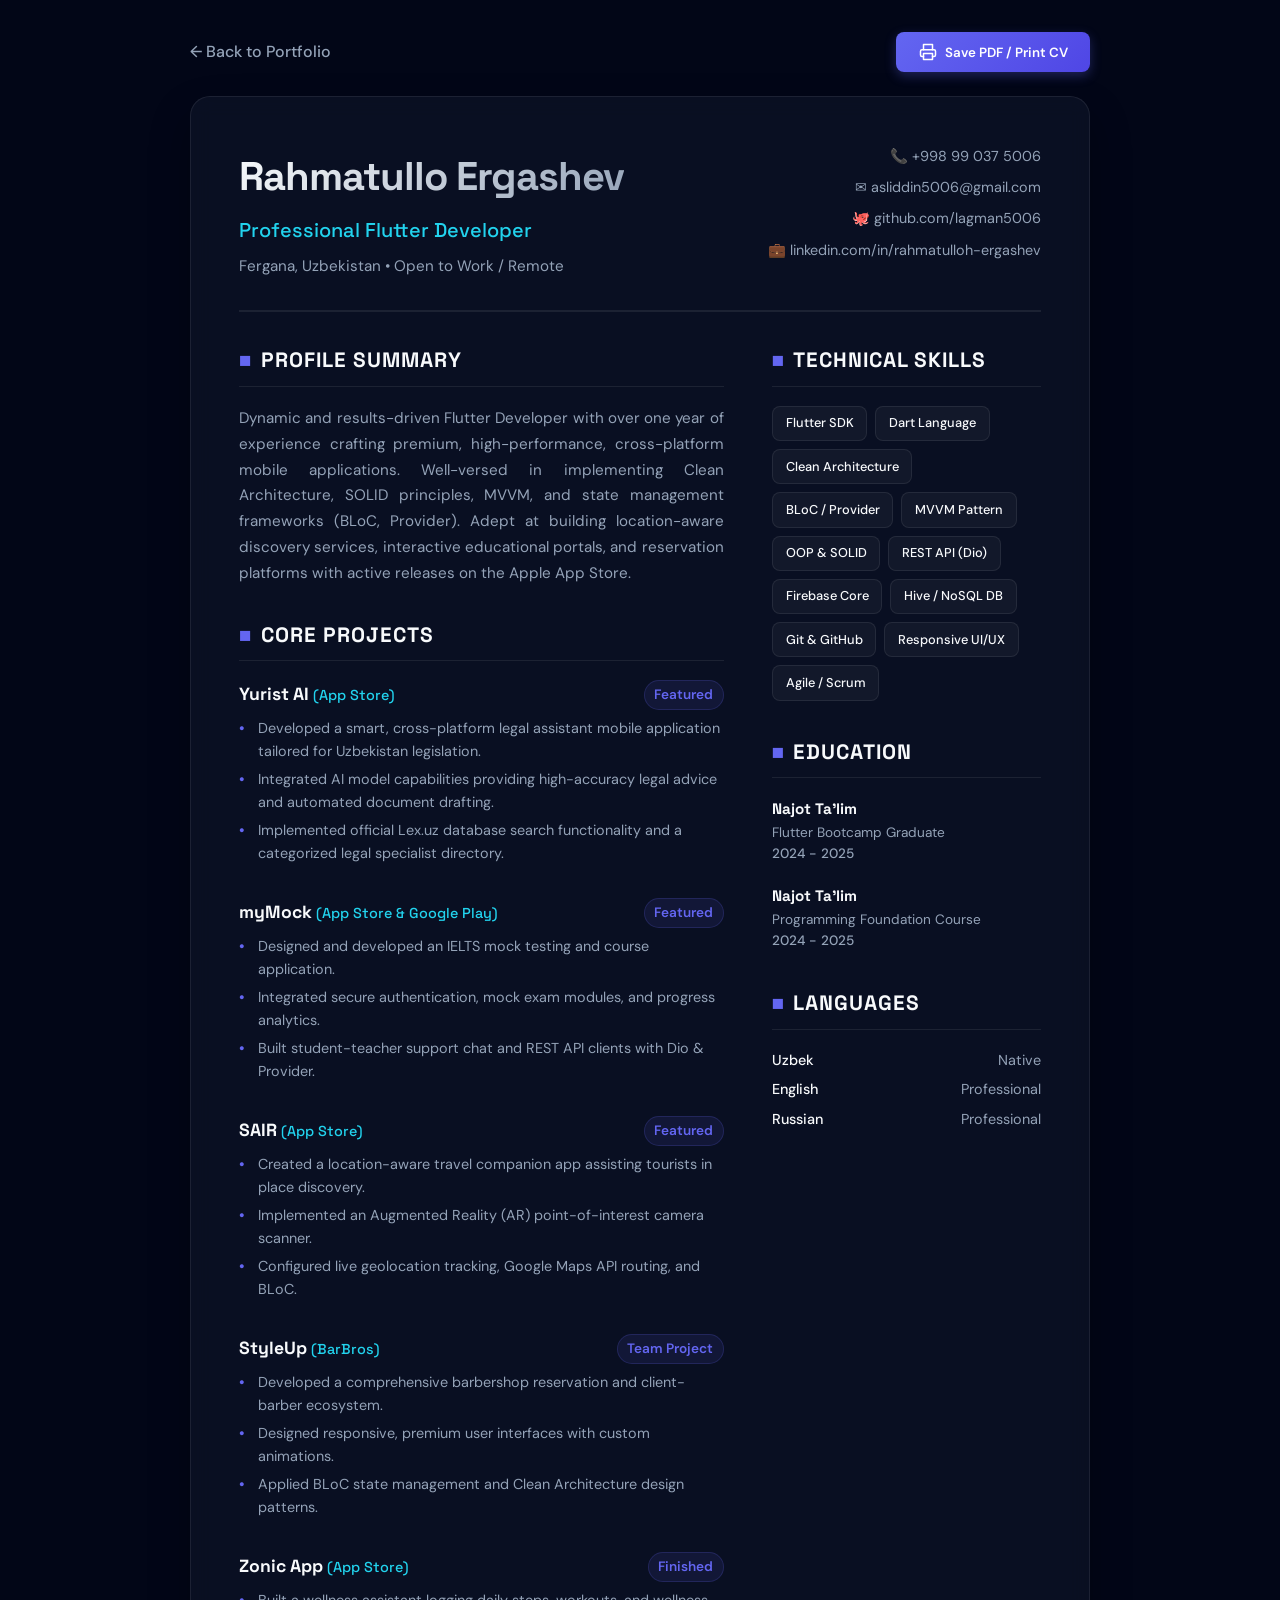
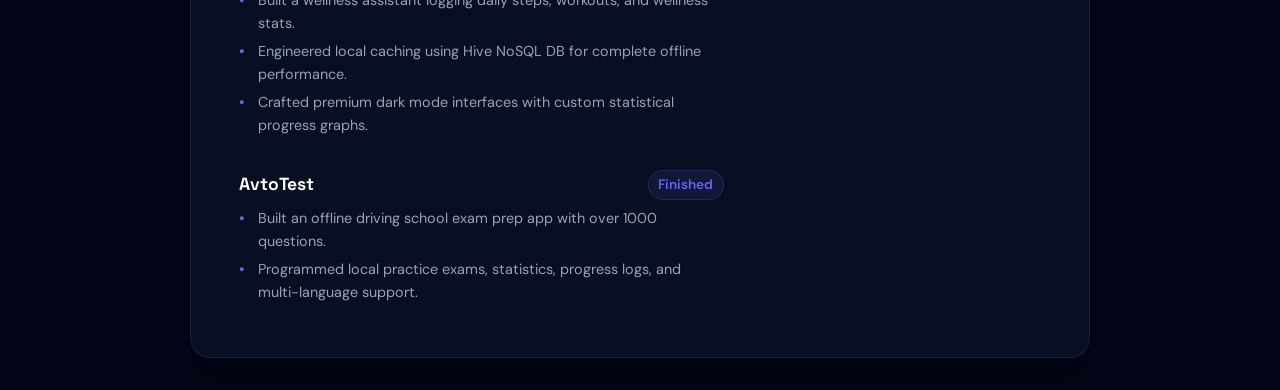
==== cv.html @ 216d0c85 "feat: add Google Play Store link for myMock" ====
<!DOCTYPE html>
<html lang="en">
<head>
    <meta charset="UTF-8">
    <meta name="viewport" content="width=device-width, initial-scale=1.0">
    <title>Rahmatullo Ergashev - CV / Resume</title>
    <link rel="preconnect" href="https://fonts.googleapis.com">
    <link rel="preconnect" href="https://fonts.gstatic.com" crossorigin>
    <link href="https://fonts.googleapis.com/css2?family=Space+Grotesk:wght@400;500;600;700&family=DM+Sans:wght@400;500;600&display=swap" rel="stylesheet">
    <style>
        :root {
            --primary: #6366f1;
            --primary-dark: #4f46e5;
            --accent: #22d3ee;
            --dark: #0f172a;
            --darker: #020617;
            --light: #f8fafc;
            --gray: #94a3b8;
            --border: rgba(255, 255, 255, 0.08);
            --card: rgba(15, 23, 42, 0.6);
        }

        * {
            box-sizing: border-box;
            margin: 0;
            padding: 0;
        }

        body {
            font-family: 'DM Sans', sans-serif;
            background-color: var(--darker);
            color: var(--light);
            line-height: 1.6;
            padding: 2rem 1rem;
            min-height: 100vh;
        }

        h1, h2, h3, h4 {
            font-family: 'Space Grotesk', sans-serif;
            font-weight: 700;
        }

        .actions-bar {
            max-width: 900px;
            margin: 0 auto 1.5rem auto;
            display: flex;
            justify-content: space-between;
            align-items: center;
        }

        .btn-back {
            color: var(--gray);
            text-decoration: none;
            display: inline-flex;
            align-items: center;
            gap: 0.5rem;
            font-weight: 500;
            transition: color 0.3s;
        }

        .btn-back:hover {
            color: var(--light);
        }

        .btn-print {
            background: linear-gradient(135deg, var(--primary), var(--primary-dark));
            color: white;
            border: none;
            padding: 0.7rem 1.4rem;
            border-radius: 8px;
            font-family: inherit;
            font-weight: 600;
            cursor: pointer;
            display: inline-flex;
            align-items: center;
            gap: 0.5rem;
            box-shadow: 0 4px 12px rgba(99, 102, 241, 0.3);
            transition: all 0.3s;
        }

        .btn-print:hover {
            transform: translateY(-2px);
            box-shadow: 0 6px 18px rgba(99, 102, 241, 0.4);
        }

        .cv-container {
            max-width: 900px;
            margin: 0 auto;
            background: var(--card);
            border: 1px solid var(--border);
            border-radius: 20px;
            padding: 3rem;
            box-shadow: 0 20px 40px rgba(0, 0, 0, 0.3);
            backdrop-filter: blur(10px);
        }

        /* Header block */
        header {
            border-bottom: 2px solid var(--border);
            padding-bottom: 2rem;
            margin-bottom: 2rem;
            display: flex;
            justify-content: space-between;
            align-items: flex-start;
        }

        .header-title h1 {
            font-size: 2.5rem;
            letter-spacing: -1px;
            margin-bottom: 0.3rem;
            background: linear-gradient(135deg, var(--light), var(--gray));
            -webkit-background-clip: text;
            -webkit-text-fill-color: transparent;
        }

        .header-title h2 {
            font-size: 1.25rem;
            color: var(--accent);
            font-weight: 500;
            margin-bottom: 0.5rem;
        }

        .header-title p {
            color: var(--gray);
            font-size: 0.95rem;
        }

        .contact-grid {
            display: grid;
            grid-template-columns: 1fr;
            gap: 0.5rem;
            text-align: right;
            font-size: 0.9rem;
            color: var(--gray);
        }

        .contact-grid a {
            color: var(--gray);
            text-decoration: none;
            transition: color 0.3s;
        }

        .contact-grid a:hover {
            color: var(--accent);
        }

        /* Main layout */
        .cv-grid {
            display: grid;
            grid-template-columns: 1.8fr 1fr;
            gap: 3rem;
        }

        .section-title {
            font-size: 1.3rem;
            color: var(--light);
            border-bottom: 1px solid var(--border);
            padding-bottom: 0.5rem;
            margin-bottom: 1.2rem;
            text-transform: uppercase;
            letter-spacing: 1px;
            display: flex;
            align-items: center;
            gap: 0.5rem;
        }

        .section-title span {
            color: var(--primary);
        }

        /* Summary */
        .summary-text {
            color: var(--gray);
            font-size: 0.95rem;
            line-height: 1.7;
            margin-bottom: 2rem;
            text-align: justify;
        }

        /* Experience Timeline */
        .timeline {
            display: flex;
            flex-direction: column;
            gap: 1.8rem;
        }

        .timeline-item {
            position: relative;
        }

        .timeline-header {
            display: flex;
            justify-content: space-between;
            align-items: flex-start;
            margin-bottom: 0.4rem;
        }

        .timeline-header h3 {
            font-size: 1.1rem;
            color: var(--light);
        }

        .timeline-header h3 span {
            font-size: 0.9rem;
            color: var(--accent);
            font-weight: 500;
        }

        .timeline-date {
            font-size: 0.85rem;
            color: var(--primary);
            font-weight: 600;
            background: rgba(99, 102, 241, 0.1);
            padding: 0.2rem 0.6rem;
            border-radius: 20px;
            border: 1px solid rgba(99, 102, 241, 0.2);
        }

        .timeline-desc {
            color: var(--gray);
            font-size: 0.9rem;
            line-height: 1.6;
            list-style: none;
        }

        .timeline-desc li {
            position: relative;
            padding-left: 1.2rem;
            margin-bottom: 0.3rem;
        }

        .timeline-desc li::before {
            content: '•';
            position: absolute;
            left: 0;
            color: var(--primary);
            font-weight: bold;
        }

        /* Sidebar lists */
        .sidebar-section {
            margin-bottom: 2.2rem;
        }

        .skills-grid {
            display: flex;
            flex-wrap: wrap;
            gap: 0.5rem;
        }

        .skill-tag {
            font-size: 0.8rem;
            background: rgba(255, 255, 255, 0.04);
            border: 1px solid var(--border);
            padding: 0.4rem 0.8rem;
            border-radius: 8px;
            color: var(--light);
            font-weight: 500;
        }

        .edu-item {
            margin-bottom: 1.2rem;
        }

        .edu-item h3 {
            font-size: 0.95rem;
            color: var(--light);
        }

        .edu-item p {
            font-size: 0.85rem;
            color: var(--gray);
        }

        .edu-date {
            color: var(--accent);
            font-weight: 500;
        }

        .language-item {
            display: flex;
            justify-content: space-between;
            font-size: 0.9rem;
            color: var(--gray);
            margin-bottom: 0.4rem;
        }

        .language-item span:first-child {
            color: var(--light);
            font-weight: 500;
        }

        /* Print Media Styles: Optimize layout for exactly 1 page print */
        @media print {
            body {
                background-color: #ffffff;
                color: #0f172a;
                padding: 0;
                font-size: 8.5pt;
            }

            .actions-bar {
                display: none;
            }

            .cv-container {
                border: none;
                padding: 0;
                background: transparent;
                box-shadow: none;
                max-width: 100%;
                width: 100%;
            }

            header {
                border-bottom: 2px solid #e2e8f0;
                padding-bottom: 1.2rem;
                margin-bottom: 1.2rem;
            }

            .header-title h1 {
                color: #0f172a;
                -webkit-text-fill-color: #0f172a;
                background: none;
                font-size: 20pt;
            }

            .header-title h2 {
                color: #4f46e5;
                font-size: 11pt;
            }

            .header-title p, .contact-grid, .contact-grid a {
                color: #475569;
                font-size: 8pt;
            }

            .contact-grid a:hover {
                color: #4f46e5;
            }

            .cv-grid {
                grid-template-columns: 1.7fr 1fr;
                gap: 1.8rem;
            }

            .section-title {
                color: #0f172a;
                border-bottom: 1.5px solid #e2e8f0;
                padding-bottom: 0.3rem;
                margin-bottom: 0.8rem;
                font-size: 10pt;
            }

            .section-title span {
                color: #4f46e5;
            }

            .summary-text {
                color: #334155;
                font-size: 8.5pt;
                line-height: 1.5;
                margin-bottom: 1.2rem;
            }

            .timeline {
                gap: 1.2rem;
            }

            .timeline-header h3 {
                font-size: 9.5pt;
                color: #0f172a;
            }

            .timeline-header h3 span {
                font-size: 8pt;
                color: #0ea5e9;
            }

            .timeline-date {
                font-size: 7.5pt;
                color: #4f46e5;
                background: #f0fdf4;
                border: 1px solid #dcfce7;
                padding: 0.1rem 0.4rem;
            }

            .timeline-desc {
                color: #334155;
                font-size: 8pt;
            }

            .timeline-desc li::before {
                color: #4f46e5;
            }

            .sidebar-section {
                margin-bottom: 1.2rem;
            }

            .skill-tag {
                background: #f1f5f9;
                border: 1px solid #e2e8f0;
                color: #1e293b;
                padding: 0.25rem 0.5rem;
                border-radius: 4px;
                font-size: 7.5pt;
            }

            .edu-item {
                margin-bottom: 0.8rem;
            }

            .edu-item h3 {
                font-size: 8.5pt;
                color: #0f172a;
            }

            .edu-item p {
                font-size: 7.5pt;
                color: #475569;
            }

            .edu-date {
                color: #0ea5e9;
            }

            .language-item {
                font-size: 8pt;
                color: #475569;
            }

            .language-item span:first-child {
                color: #0f172a;
            }
        }

        /* Responsive styling for normal web view */
        @media (max-width: 768px) {
            header {
                flex-direction: column;
                gap: 1.5rem;
            }

            .contact-grid {
                text-align: left;
            }

            .cv-grid {
                grid-template-columns: 1fr;
                gap: 2rem;
            }
        }
    </style>
</head>
<body>
    <div class="actions-bar">
        <a href="index.html" class="btn-back">← Back to Portfolio</a>
        <button class="btn-print" onclick="window.print()">
            <svg width="18" height="18" viewBox="0 0 24 24" fill="none" stroke="currentColor" stroke-width="2" stroke-linecap="round" stroke-linejoin="round">
                <polyline points="6 9 6 2 18 2 18 9"></polyline>
                <path d="M6 18H4a2 2 0 0 1-2-2v-5a2 2 0 0 1 2-2h16a2 2 0 0 1 2 2v5a2 2 0 0 1-2 2h-2"></path>
                <rect x="6" y="14" width="12" height="8"></rect>
            </svg>
            Save PDF / Print CV
        </button>
    </div>

    <div class="cv-container">
        <header>
            <div class="header-title">
                <h1>Rahmatullo Ergashev</h1>
                <h2>Professional Flutter Developer</h2>
                <p>Fergana, Uzbekistan • Open to Work / Remote</p>
            </div>
            <div class="contact-grid">
                <a href="tel:+998990375006">📞 +998 99 037 5006</a>
                <a href="mailto:asliddin5006@gmail.com">✉ asliddin5006@gmail.com</a>
                <a href="https://github.com/lagman5006" target="_blank">🐙 github.com/lagman5006</a>
                <a href="https://linkedin.com/in/rahmatulloh-ergashev" target="_blank">💼 linkedin.com/in/rahmatulloh-ergashev</a>
            </div>
        </header>

        <div class="cv-grid">
            <!-- Left Column: Summary & Projects -->
            <main>
                <section>
                    <h2 class="section-title"><span>■</span> Profile Summary</h2>
                    <p class="summary-text">
                        Dynamic and results-driven Flutter Developer with over one year of experience crafting premium, high-performance, cross-platform mobile applications. Well-versed in implementing Clean Architecture, SOLID principles, MVVM, and state management frameworks (BLoC, Provider). Adept at building location-aware discovery services, interactive educational portals, and reservation platforms with active releases on the Apple App Store.
                    </p>
                </section>

                <section>
                    <h2 class="section-title"><span>■</span> Core Projects</h2>
                    <div class="timeline">
                        <div class="timeline-item">
                            <div class="timeline-header">
                                <h3>Yurist AI <span>(App Store)</span></h3>
                                <span class="timeline-date">Featured</span>
                            </div>
                            <ul class="timeline-desc">
                                <li>Developed a smart, cross-platform legal assistant mobile application tailored for Uzbekistan legislation.</li>
                                <li>Integrated AI model capabilities providing high-accuracy legal advice and automated document drafting.</li>
                                <li>Implemented official Lex.uz database search functionality and a categorized legal specialist directory.</li>
                            </ul>
                        </div>

                        <div class="timeline-item">
                            <div class="timeline-header">
                                <h3>myMock <span>(App Store & Google Play)</span></h3>
                                <span class="timeline-date">Featured</span>
                            </div>
                            <ul class="timeline-desc">
                                <li>Designed and developed an IELTS mock testing and course application.</li>
                                <li>Integrated secure authentication, mock exam modules, and progress analytics.</li>
                                <li>Built student-teacher support chat and REST API clients with Dio & Provider.</li>
                            </ul>
                        </div>

                        <div class="timeline-item">
                            <div class="timeline-header">
                                <h3>SAIR <span>(App Store)</span></h3>
                                <span class="timeline-date">Featured</span>
                            </div>
                            <ul class="timeline-desc">
                                <li>Created a location-aware travel companion app assisting tourists in place discovery.</li>
                                <li>Implemented an Augmented Reality (AR) point-of-interest camera scanner.</li>
                                <li>Configured live geolocation tracking, Google Maps API routing, and BLoC.</li>
                            </ul>
                        </div>

                        <div class="timeline-item">
                            <div class="timeline-header">
                                <h3>StyleUp <span>(BarBros)</span></h3>
                                <span class="timeline-date">Team Project</span>
                            </div>
                            <ul class="timeline-desc">
                                <li>Developed a comprehensive barbershop reservation and client-barber ecosystem.</li>
                                <li>Designed responsive, premium user interfaces with custom animations.</li>
                                <li>Applied BLoC state management and Clean Architecture design patterns.</li>
                            </ul>
                        </div>

                        <div class="timeline-item">
                            <div class="timeline-header">
                                <h3>Zonic App <span>(App Store)</span></h3>
                                <span class="timeline-date">Finished</span>
                            </div>
                            <ul class="timeline-desc">
                                <li>Built a wellness assistant logging daily steps, workouts, and wellness stats.</li>
                                <li>Engineered local caching using Hive NoSQL DB for complete offline performance.</li>
                                <li>Crafted premium dark mode interfaces with custom statistical progress graphs.</li>
                            </ul>
                        </div>

                        <div class="timeline-item">
                            <div class="timeline-header">
                                <h3>AvtoTest</h3>
                                <span class="timeline-date">Finished</span>
                            </div>
                            <ul class="timeline-desc">
                                <li>Built an offline driving school exam prep app with over 1000 questions.</li>
                                <li>Programmed local practice exams, statistics, progress logs, and multi-language support.</li>
                            </ul>
                        </div>
                    </div>
                </section>
            </main>

            <!-- Right Column: Skills, Education, Languages -->
            <aside>
                <div class="sidebar-section">
                    <h2 class="section-title"><span>■</span> Technical Skills</h2>
                    <div class="skills-grid">
                        <span class="skill-tag">Flutter SDK</span>
                        <span class="skill-tag">Dart Language</span>
                        <span class="skill-tag">Clean Architecture</span>
                        <span class="skill-tag">BLoC / Provider</span>
                        <span class="skill-tag">MVVM Pattern</span>
                        <span class="skill-tag">OOP & SOLID</span>
                        <span class="skill-tag">REST API (Dio)</span>
                        <span class="skill-tag">Firebase Core</span>
                        <span class="skill-tag">Hive / NoSQL DB</span>
                        <span class="skill-tag">Git & GitHub</span>
                        <span class="skill-tag">Responsive UI/UX</span>
                        <span class="skill-tag">Agile / Scrum</span>
                    </div>
                </div>

                <div class="sidebar-section">
                    <h2 class="section-title"><span>■</span> Education</h2>
                    <div class="edu-item">
                        <h3>Najot Ta'lim</h3>
                        <p>Flutter Bootcamp Graduate</p>
                        <p class="edu-date">2024 - 2025</p>
                    </div>
                    <div class="edu-item">
                        <h3>Najot Ta'lim</h3>
                        <p>Programming Foundation Course</p>
                        <p class="edu-date">2024 - 2025</p>
                    </div>
                </div>

                <div class="sidebar-section">
                    <h2 class="section-title"><span>■</span> Languages</h2>
                    <div class="language-item">
                        <span>Uzbek</span>
                        <span>Native</span>
                    </div>
                    <div class="language-item">
                        <span>English</span>
                        <span>Professional</span>
                    </div>
                    <div class="language-item">
                        <span>Russian</span>
                        <span>Professional</span>
                    </div>
                </div>
            </aside>
        </div>
    </div>
</body>
</html>
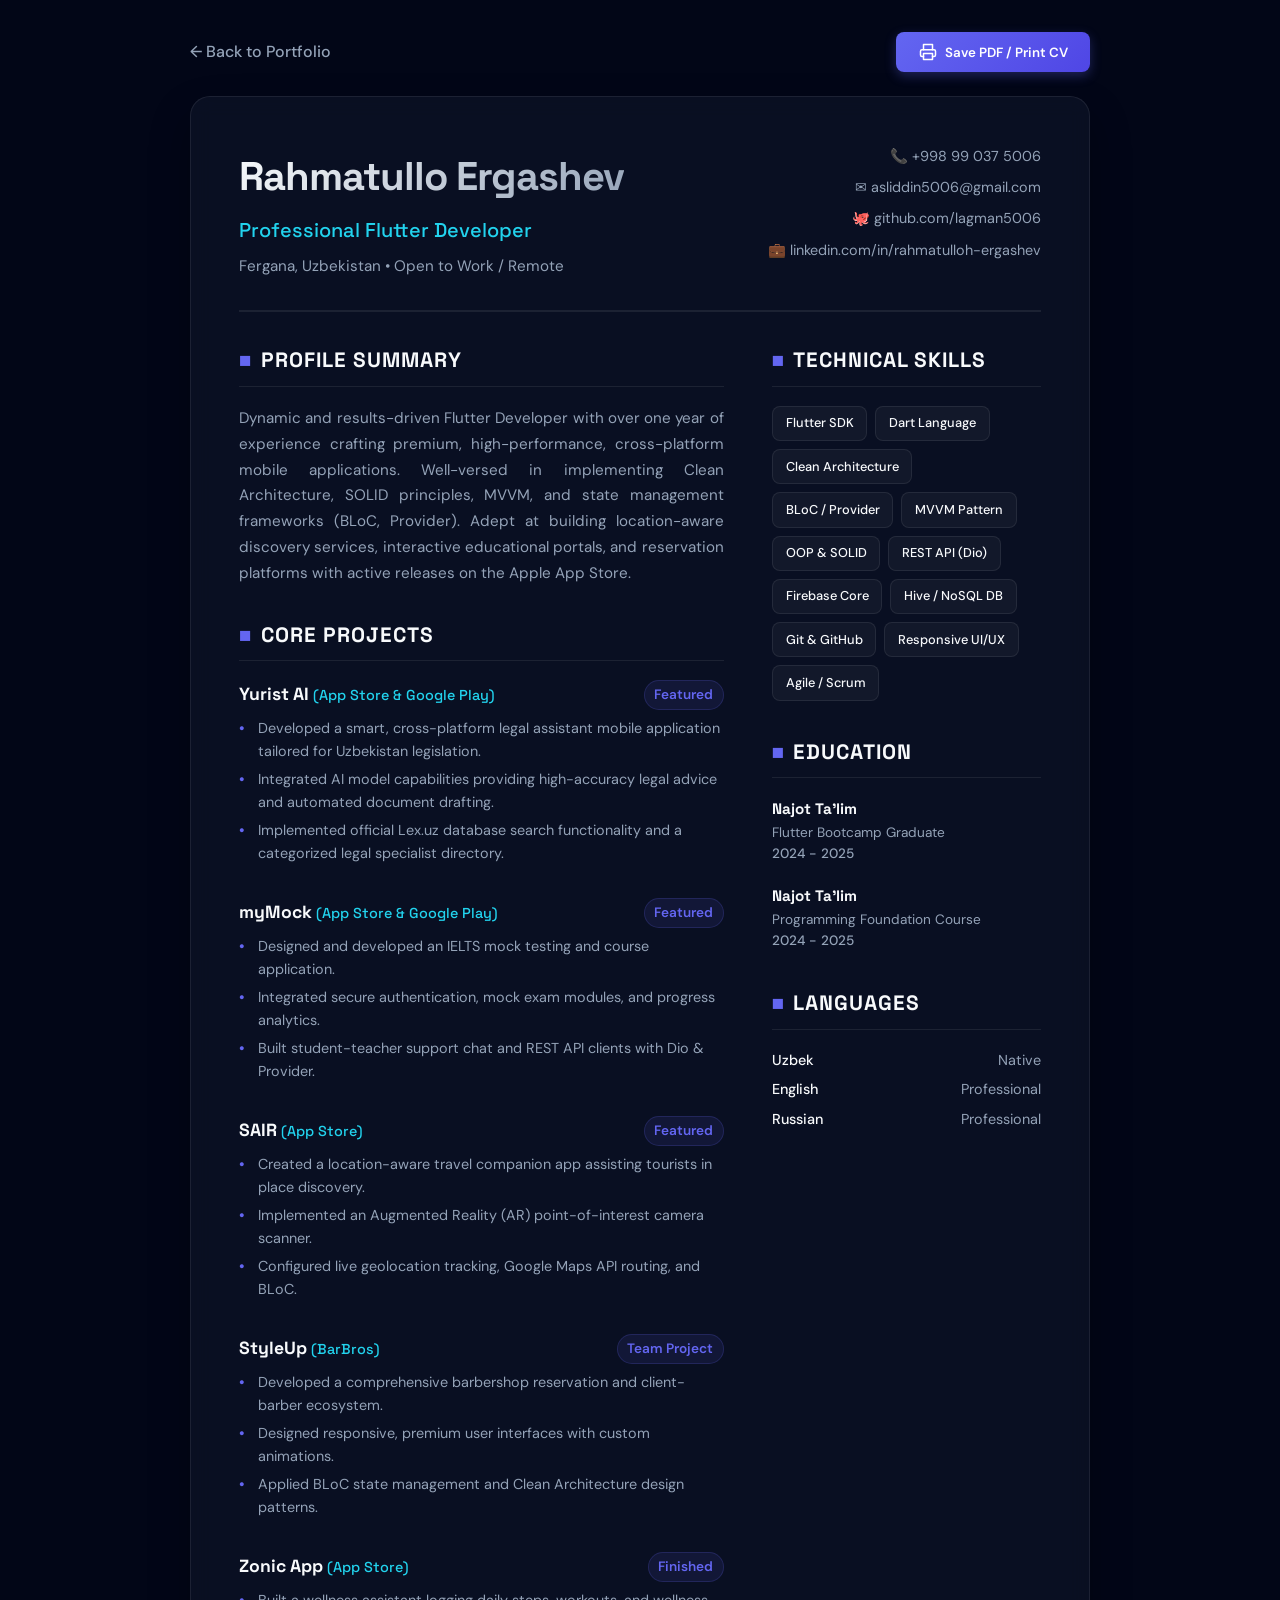
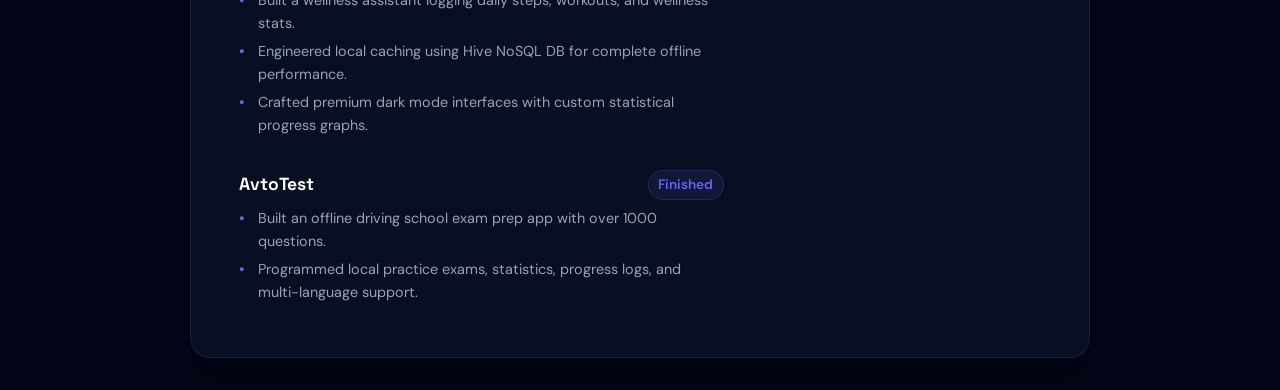
==== commit 3cb51920: "feat: add Google Play Store link for Yurist AI" ====
--- a/cv.html
+++ b/cv.html
@@ -496,7 +496,7 @@
                     <div class="timeline">
                         <div class="timeline-item">
                             <div class="timeline-header">
-                                <h3>Yurist AI <span>(App Store)</span></h3>
+                                <h3>Yurist AI <span>(App Store & Google Play)</span></h3>
                                 <span class="timeline-date">Featured</span>
                             </div>
                             <ul class="timeline-desc">
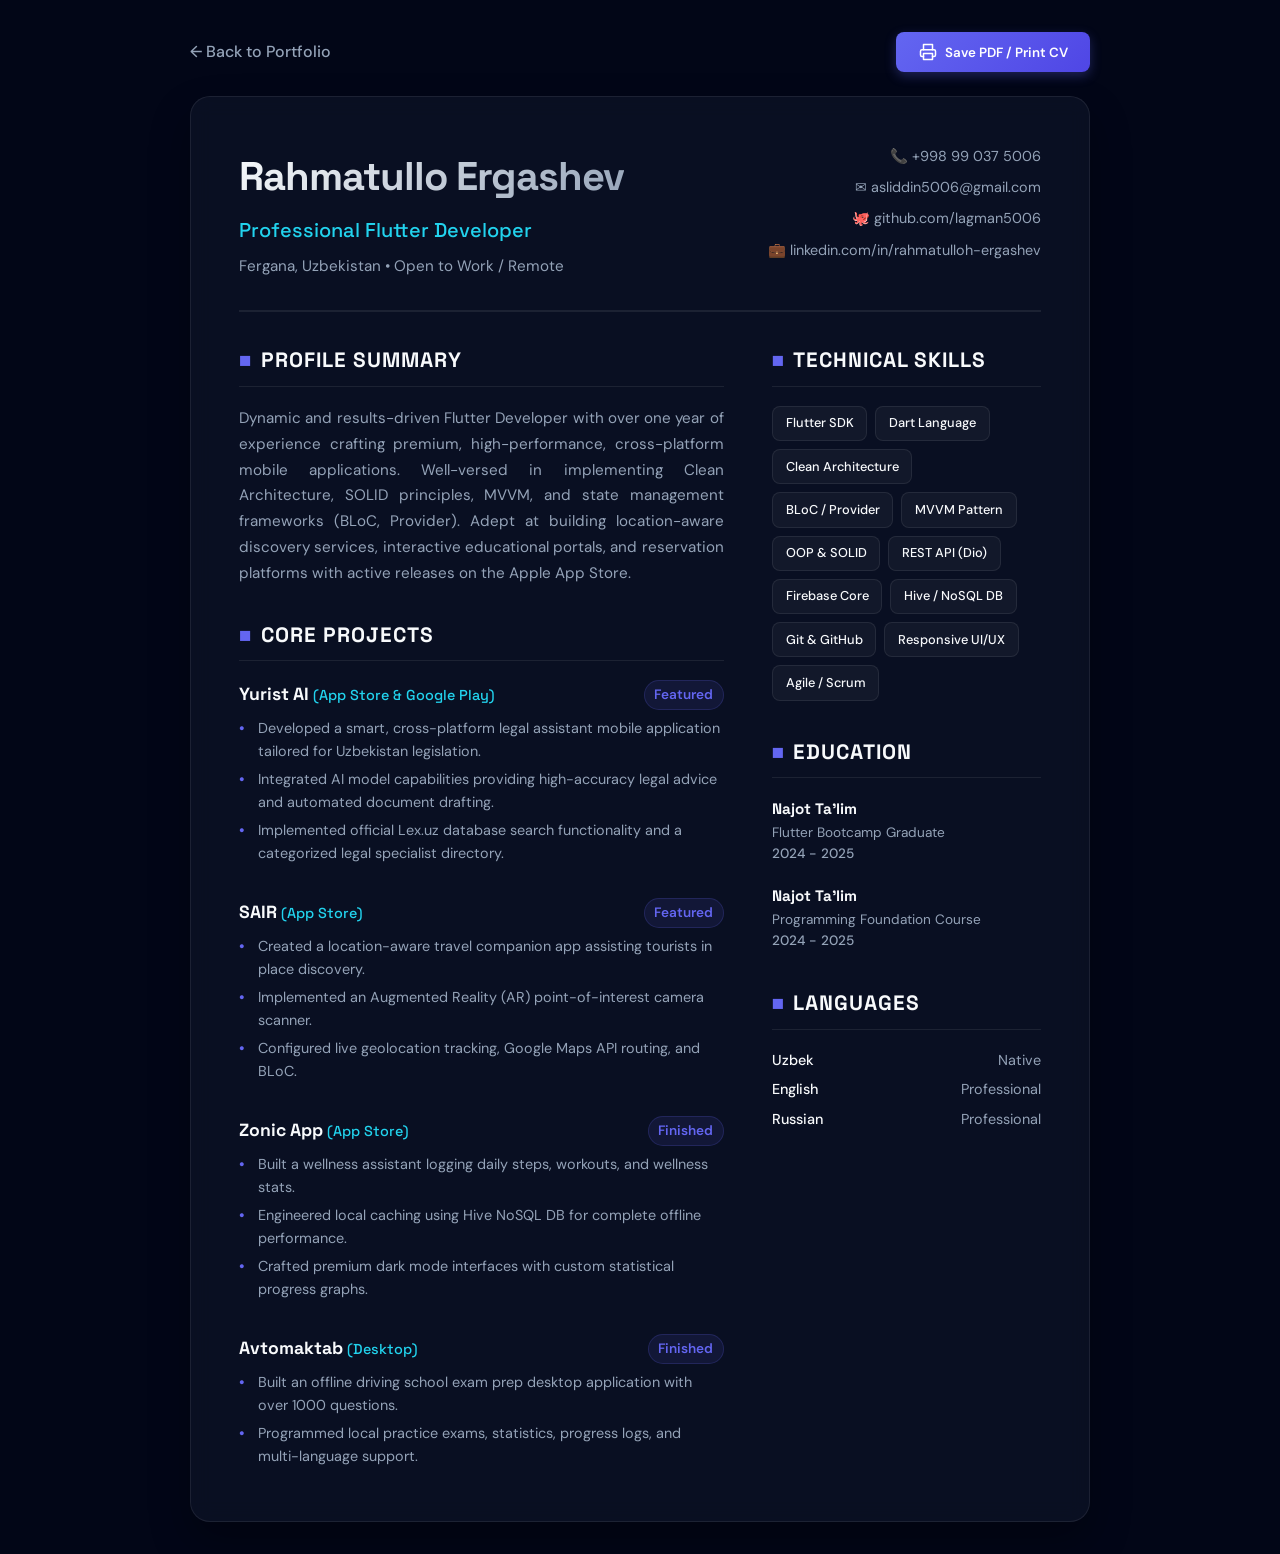
==== commit 3279cbeb: "chore: set Avtomaktab as desktop and remove myMock, StyleUp, and Nasiya" ====
--- a/cv.html
+++ b/cv.html
@@ -508,18 +508,6 @@
 
                         <div class="timeline-item">
                             <div class="timeline-header">
-                                <h3>myMock <span>(App Store & Google Play)</span></h3>
-                                <span class="timeline-date">Featured</span>
-                            </div>
-                            <ul class="timeline-desc">
-                                <li>Designed and developed an IELTS mock testing and course application.</li>
-                                <li>Integrated secure authentication, mock exam modules, and progress analytics.</li>
-                                <li>Built student-teacher support chat and REST API clients with Dio & Provider.</li>
-                            </ul>
-                        </div>
-
-                        <div class="timeline-item">
-                            <div class="timeline-header">
                                 <h3>SAIR <span>(App Store)</span></h3>
                                 <span class="timeline-date">Featured</span>
                             </div>
@@ -527,18 +515,6 @@
                                 <li>Created a location-aware travel companion app assisting tourists in place discovery.</li>
                                 <li>Implemented an Augmented Reality (AR) point-of-interest camera scanner.</li>
                                 <li>Configured live geolocation tracking, Google Maps API routing, and BLoC.</li>
-                            </ul>
-                        </div>
-
-                        <div class="timeline-item">
-                            <div class="timeline-header">
-                                <h3>StyleUp <span>(BarBros)</span></h3>
-                                <span class="timeline-date">Team Project</span>
-                            </div>
-                            <ul class="timeline-desc">
-                                <li>Developed a comprehensive barbershop reservation and client-barber ecosystem.</li>
-                                <li>Designed responsive, premium user interfaces with custom animations.</li>
-                                <li>Applied BLoC state management and Clean Architecture design patterns.</li>
                             </ul>
                         </div>
 
@@ -556,11 +532,11 @@
 
                         <div class="timeline-item">
                             <div class="timeline-header">
-                                <h3>AvtoTest</h3>
+                                <h3>Avtomaktab <span>(Desktop)</span></h3>
                                 <span class="timeline-date">Finished</span>
                             </div>
                             <ul class="timeline-desc">
-                                <li>Built an offline driving school exam prep app with over 1000 questions.</li>
+                                <li>Built an offline driving school exam prep desktop application with over 1000 questions.</li>
                                 <li>Programmed local practice exams, statistics, progress logs, and multi-language support.</li>
                             </ul>
                         </div>
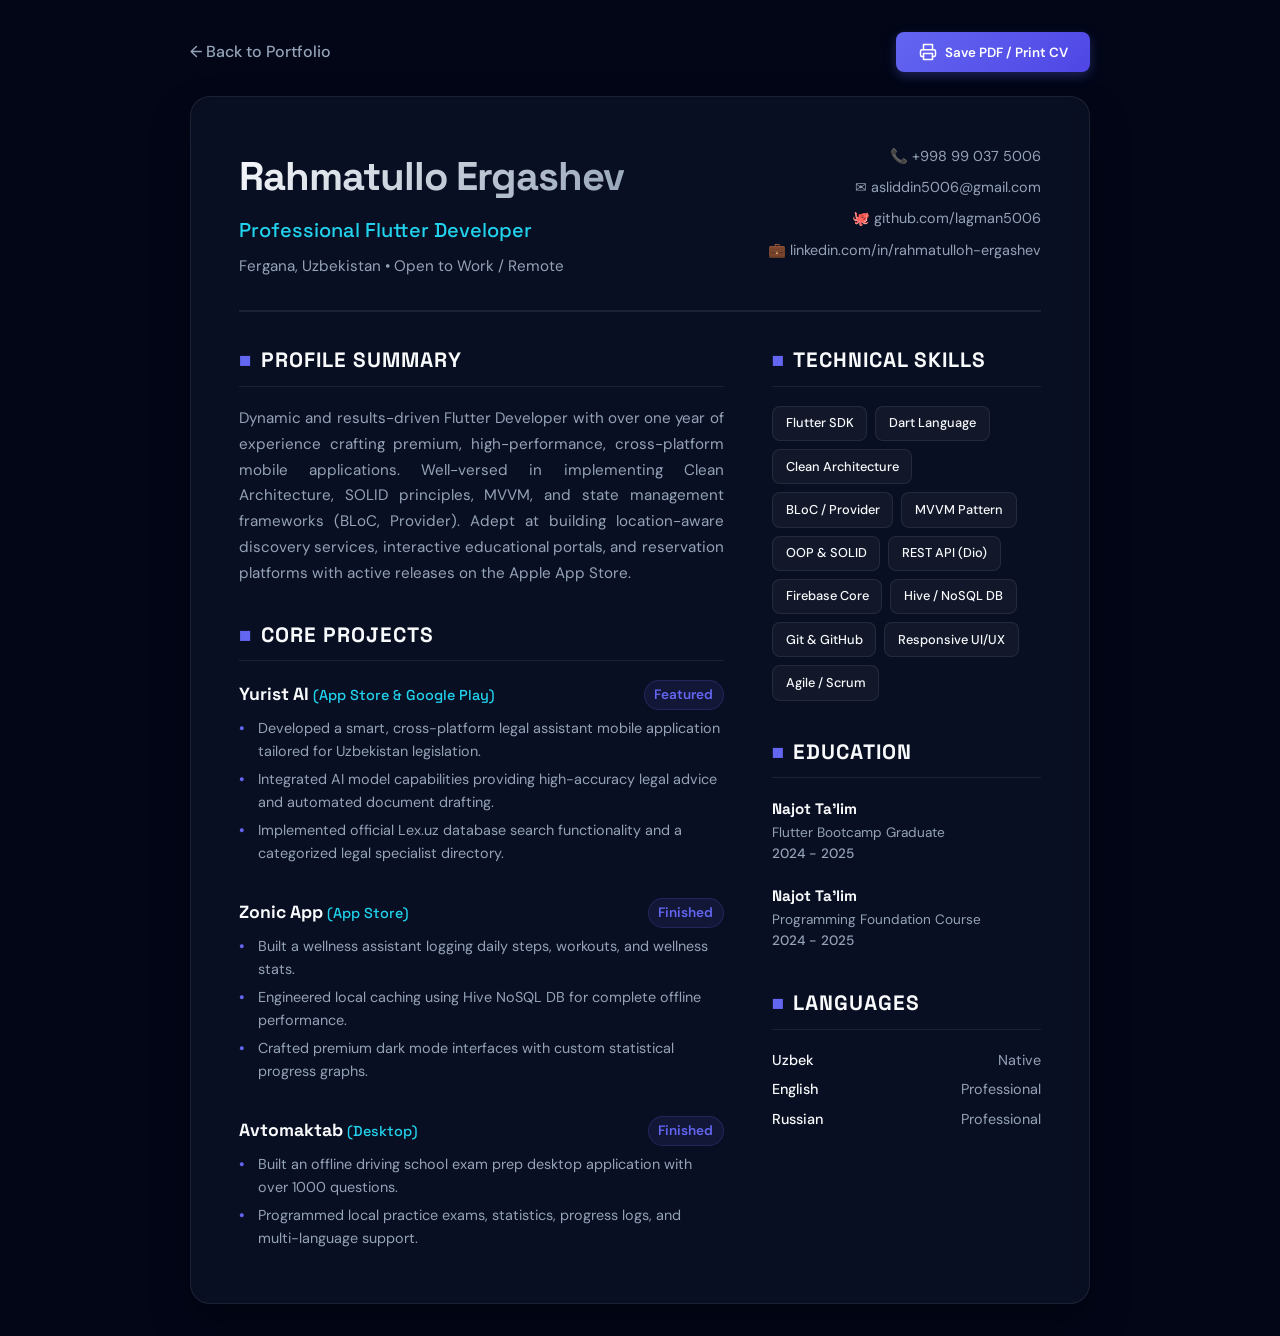
==== commit 1ff86516: "chore: remove SAIR project from portfolio and CV Co-Authored-By: Claude Opus 5.5 <noreply@anthropic." ====
--- a/cv.html
+++ b/cv.html
@@ -508,18 +508,6 @@
 
                         <div class="timeline-item">
                             <div class="timeline-header">
-                                <h3>SAIR <span>(App Store)</span></h3>
-                                <span class="timeline-date">Featured</span>
-                            </div>
-                            <ul class="timeline-desc">
-                                <li>Created a location-aware travel companion app assisting tourists in place discovery.</li>
-                                <li>Implemented an Augmented Reality (AR) point-of-interest camera scanner.</li>
-                                <li>Configured live geolocation tracking, Google Maps API routing, and BLoC.</li>
-                            </ul>
-                        </div>
-
-                        <div class="timeline-item">
-                            <div class="timeline-header">
                                 <h3>Zonic App <span>(App Store)</span></h3>
                                 <span class="timeline-date">Finished</span>
                             </div>
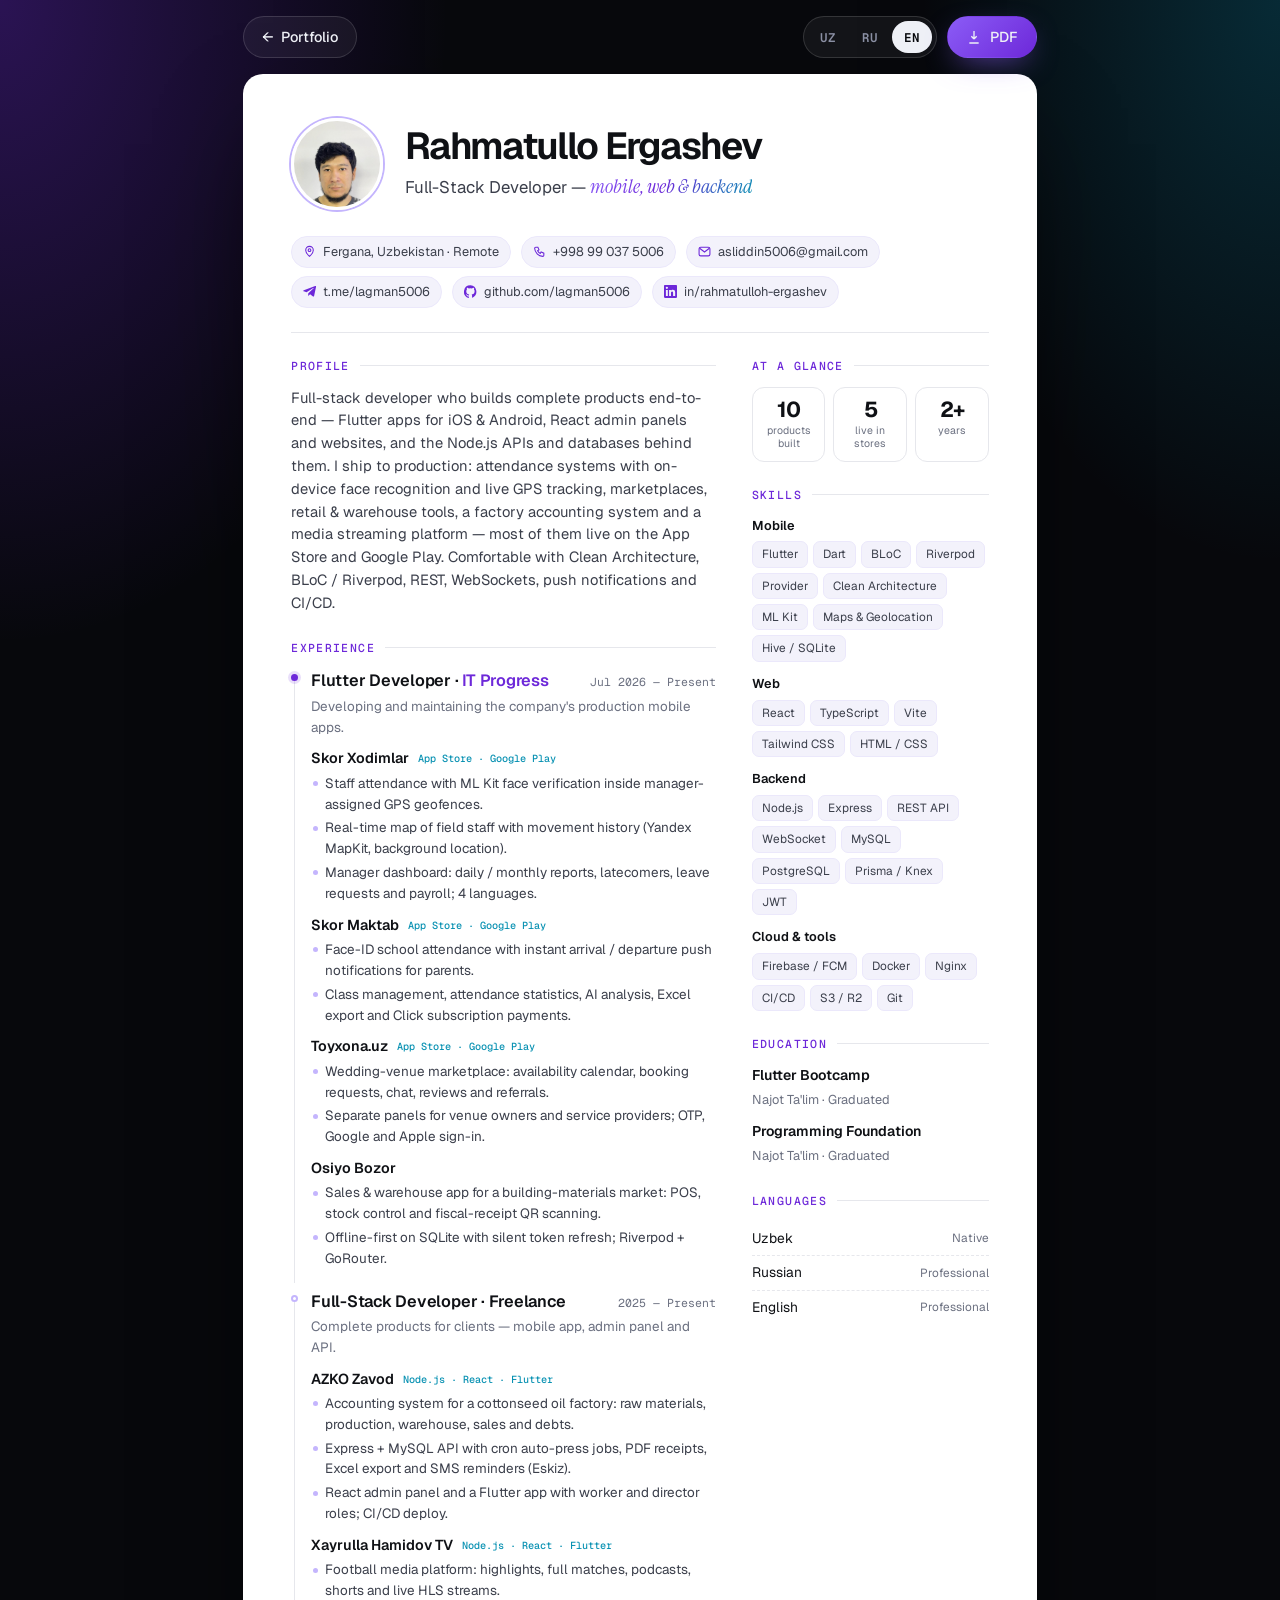
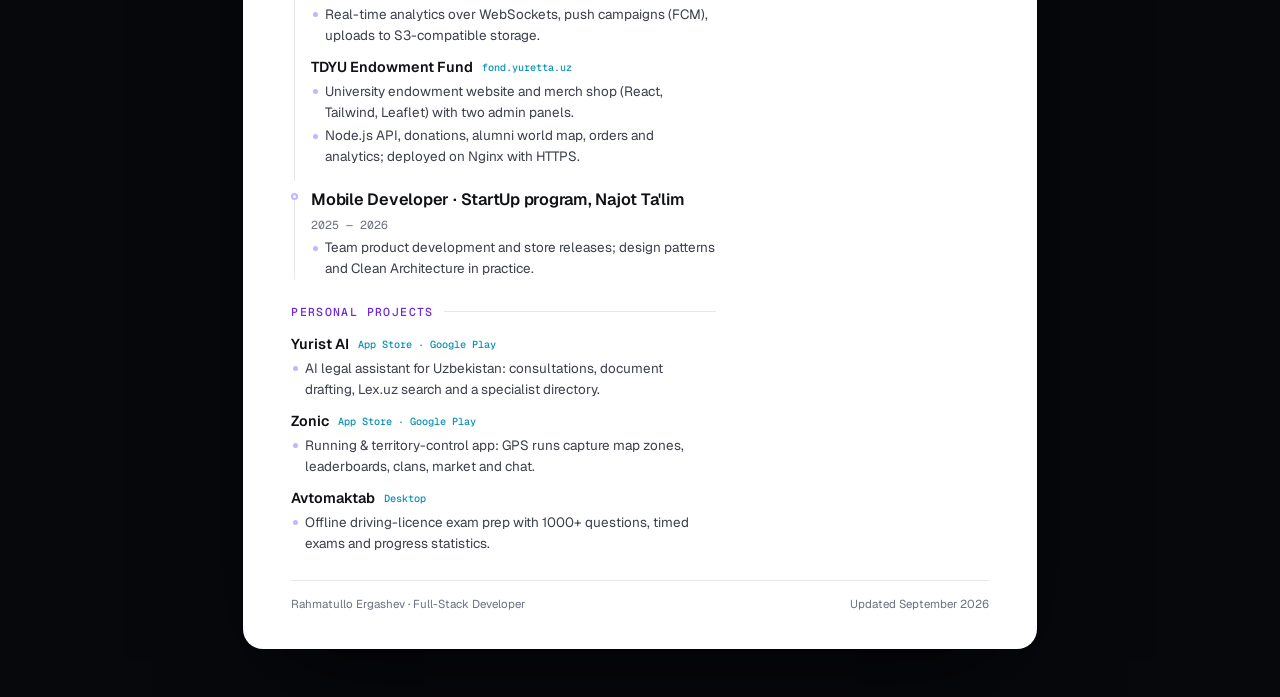
==== commit 54513997: "feat: Uzbek, Russian and English versions of site and CV - Language switcher (UZ / RU / EN) in nav, " ====
--- a/cv.html
+++ b/cv.html
@@ -1,588 +1,340 @@
 <!DOCTYPE html>
-<html lang="en">
+<html lang="en" data-lang="en">
 <head>
-    <meta charset="UTF-8">
-    <meta name="viewport" content="width=device-width, initial-scale=1.0">
-    <title>Rahmatullo Ergashev - CV / Resume</title>
-    <link rel="preconnect" href="https://fonts.googleapis.com">
-    <link rel="preconnect" href="https://fonts.gstatic.com" crossorigin>
-    <link href="https://fonts.googleapis.com/css2?family=Space+Grotesk:wght@400;500;600;700&family=DM+Sans:wght@400;500;600&display=swap" rel="stylesheet">
-    <style>
-        :root {
-            --primary: #6366f1;
-            --primary-dark: #4f46e5;
-            --accent: #22d3ee;
-            --dark: #0f172a;
-            --darker: #020617;
-            --light: #f8fafc;
-            --gray: #94a3b8;
-            --border: rgba(255, 255, 255, 0.08);
-            --card: rgba(15, 23, 42, 0.6);
-        }
-
-        * {
-            box-sizing: border-box;
-            margin: 0;
-            padding: 0;
-        }
-
-        body {
-            font-family: 'DM Sans', sans-serif;
-            background-color: var(--darker);
-            color: var(--light);
-            line-height: 1.6;
-            padding: 2rem 1rem;
-            min-height: 100vh;
-        }
-
-        h1, h2, h3, h4 {
-            font-family: 'Space Grotesk', sans-serif;
-            font-weight: 700;
-        }
-
-        .actions-bar {
-            max-width: 900px;
-            margin: 0 auto 1.5rem auto;
-            display: flex;
-            justify-content: space-between;
-            align-items: center;
-        }
-
-        .btn-back {
-            color: var(--gray);
-            text-decoration: none;
-            display: inline-flex;
-            align-items: center;
-            gap: 0.5rem;
-            font-weight: 500;
-            transition: color 0.3s;
-        }
-
-        .btn-back:hover {
-            color: var(--light);
-        }
-
-        .btn-print {
-            background: linear-gradient(135deg, var(--primary), var(--primary-dark));
-            color: white;
-            border: none;
-            padding: 0.7rem 1.4rem;
-            border-radius: 8px;
-            font-family: inherit;
-            font-weight: 600;
-            cursor: pointer;
-            display: inline-flex;
-            align-items: center;
-            gap: 0.5rem;
-            box-shadow: 0 4px 12px rgba(99, 102, 241, 0.3);
-            transition: all 0.3s;
-        }
-
-        .btn-print:hover {
-            transform: translateY(-2px);
-            box-shadow: 0 6px 18px rgba(99, 102, 241, 0.4);
-        }
-
-        .cv-container {
-            max-width: 900px;
-            margin: 0 auto;
-            background: var(--card);
-            border: 1px solid var(--border);
-            border-radius: 20px;
-            padding: 3rem;
-            box-shadow: 0 20px 40px rgba(0, 0, 0, 0.3);
-            backdrop-filter: blur(10px);
-        }
-
-        /* Header block */
-        header {
-            border-bottom: 2px solid var(--border);
-            padding-bottom: 2rem;
-            margin-bottom: 2rem;
-            display: flex;
-            justify-content: space-between;
-            align-items: flex-start;
-        }
-
-        .header-title h1 {
-            font-size: 2.5rem;
-            letter-spacing: -1px;
-            margin-bottom: 0.3rem;
-            background: linear-gradient(135deg, var(--light), var(--gray));
-            -webkit-background-clip: text;
-            -webkit-text-fill-color: transparent;
-        }
-
-        .header-title h2 {
-            font-size: 1.25rem;
-            color: var(--accent);
-            font-weight: 500;
-            margin-bottom: 0.5rem;
-        }
-
-        .header-title p {
-            color: var(--gray);
-            font-size: 0.95rem;
-        }
-
-        .contact-grid {
-            display: grid;
-            grid-template-columns: 1fr;
-            gap: 0.5rem;
-            text-align: right;
-            font-size: 0.9rem;
-            color: var(--gray);
-        }
-
-        .contact-grid a {
-            color: var(--gray);
-            text-decoration: none;
-            transition: color 0.3s;
-        }
-
-        .contact-grid a:hover {
-            color: var(--accent);
-        }
-
-        /* Main layout */
-        .cv-grid {
-            display: grid;
-            grid-template-columns: 1.8fr 1fr;
-            gap: 3rem;
-        }
-
-        .section-title {
-            font-size: 1.3rem;
-            color: var(--light);
-            border-bottom: 1px solid var(--border);
-            padding-bottom: 0.5rem;
-            margin-bottom: 1.2rem;
-            text-transform: uppercase;
-            letter-spacing: 1px;
-            display: flex;
-            align-items: center;
-            gap: 0.5rem;
-        }
-
-        .section-title span {
-            color: var(--primary);
-        }
-
-        /* Summary */
-        .summary-text {
-            color: var(--gray);
-            font-size: 0.95rem;
-            line-height: 1.7;
-            margin-bottom: 2rem;
-            text-align: justify;
-        }
-
-        /* Experience Timeline */
-        .timeline {
-            display: flex;
-            flex-direction: column;
-            gap: 1.8rem;
-        }
-
-        .timeline-item {
-            position: relative;
-        }
-
-        .timeline-header {
-            display: flex;
-            justify-content: space-between;
-            align-items: flex-start;
-            margin-bottom: 0.4rem;
-        }
-
-        .timeline-header h3 {
-            font-size: 1.1rem;
-            color: var(--light);
-        }
-
-        .timeline-header h3 span {
-            font-size: 0.9rem;
-            color: var(--accent);
-            font-weight: 500;
-        }
-
-        .timeline-date {
-            font-size: 0.85rem;
-            color: var(--primary);
-            font-weight: 600;
-            background: rgba(99, 102, 241, 0.1);
-            padding: 0.2rem 0.6rem;
-            border-radius: 20px;
-            border: 1px solid rgba(99, 102, 241, 0.2);
-        }
-
-        .timeline-desc {
-            color: var(--gray);
-            font-size: 0.9rem;
-            line-height: 1.6;
-            list-style: none;
-        }
-
-        .timeline-desc li {
-            position: relative;
-            padding-left: 1.2rem;
-            margin-bottom: 0.3rem;
-        }
-
-        .timeline-desc li::before {
-            content: '•';
-            position: absolute;
-            left: 0;
-            color: var(--primary);
-            font-weight: bold;
-        }
-
-        /* Sidebar lists */
-        .sidebar-section {
-            margin-bottom: 2.2rem;
-        }
-
-        .skills-grid {
-            display: flex;
-            flex-wrap: wrap;
-            gap: 0.5rem;
-        }
-
-        .skill-tag {
-            font-size: 0.8rem;
-            background: rgba(255, 255, 255, 0.04);
-            border: 1px solid var(--border);
-            padding: 0.4rem 0.8rem;
-            border-radius: 8px;
-            color: var(--light);
-            font-weight: 500;
-        }
-
-        .edu-item {
-            margin-bottom: 1.2rem;
-        }
-
-        .edu-item h3 {
-            font-size: 0.95rem;
-            color: var(--light);
-        }
-
-        .edu-item p {
-            font-size: 0.85rem;
-            color: var(--gray);
-        }
-
-        .edu-date {
-            color: var(--accent);
-            font-weight: 500;
-        }
-
-        .language-item {
-            display: flex;
-            justify-content: space-between;
-            font-size: 0.9rem;
-            color: var(--gray);
-            margin-bottom: 0.4rem;
-        }
-
-        .language-item span:first-child {
-            color: var(--light);
-            font-weight: 500;
-        }
-
-        /* Print Media Styles: Optimize layout for exactly 1 page print */
-        @media print {
-            body {
-                background-color: #ffffff;
-                color: #0f172a;
-                padding: 0;
-                font-size: 8.5pt;
-            }
-
-            .actions-bar {
-                display: none;
-            }
-
-            .cv-container {
-                border: none;
-                padding: 0;
-                background: transparent;
-                box-shadow: none;
-                max-width: 100%;
-                width: 100%;
-            }
-
-            header {
-                border-bottom: 2px solid #e2e8f0;
-                padding-bottom: 1.2rem;
-                margin-bottom: 1.2rem;
-            }
-
-            .header-title h1 {
-                color: #0f172a;
-                -webkit-text-fill-color: #0f172a;
-                background: none;
-                font-size: 20pt;
-            }
-
-            .header-title h2 {
-                color: #4f46e5;
-                font-size: 11pt;
-            }
-
-            .header-title p, .contact-grid, .contact-grid a {
-                color: #475569;
-                font-size: 8pt;
-            }
-
-            .contact-grid a:hover {
-                color: #4f46e5;
-            }
-
-            .cv-grid {
-                grid-template-columns: 1.7fr 1fr;
-                gap: 1.8rem;
-            }
-
-            .section-title {
-                color: #0f172a;
-                border-bottom: 1.5px solid #e2e8f0;
-                padding-bottom: 0.3rem;
-                margin-bottom: 0.8rem;
-                font-size: 10pt;
-            }
-
-            .section-title span {
-                color: #4f46e5;
-            }
-
-            .summary-text {
-                color: #334155;
-                font-size: 8.5pt;
-                line-height: 1.5;
-                margin-bottom: 1.2rem;
-            }
-
-            .timeline {
-                gap: 1.2rem;
-            }
-
-            .timeline-header h3 {
-                font-size: 9.5pt;
-                color: #0f172a;
-            }
-
-            .timeline-header h3 span {
-                font-size: 8pt;
-                color: #0ea5e9;
-            }
-
-            .timeline-date {
-                font-size: 7.5pt;
-                color: #4f46e5;
-                background: #f0fdf4;
-                border: 1px solid #dcfce7;
-                padding: 0.1rem 0.4rem;
-            }
-
-            .timeline-desc {
-                color: #334155;
-                font-size: 8pt;
-            }
-
-            .timeline-desc li::before {
-                color: #4f46e5;
-            }
-
-            .sidebar-section {
-                margin-bottom: 1.2rem;
-            }
-
-            .skill-tag {
-                background: #f1f5f9;
-                border: 1px solid #e2e8f0;
-                color: #1e293b;
-                padding: 0.25rem 0.5rem;
-                border-radius: 4px;
-                font-size: 7.5pt;
-            }
-
-            .edu-item {
-                margin-bottom: 0.8rem;
-            }
-
-            .edu-item h3 {
-                font-size: 8.5pt;
-                color: #0f172a;
-            }
-
-            .edu-item p {
-                font-size: 7.5pt;
-                color: #475569;
-            }
-
-            .edu-date {
-                color: #0ea5e9;
-            }
-
-            .language-item {
-                font-size: 8pt;
-                color: #475569;
-            }
-
-            .language-item span:first-child {
-                color: #0f172a;
-            }
-        }
-
-        /* Responsive styling for normal web view */
-        @media (max-width: 768px) {
-            header {
-                flex-direction: column;
-                gap: 1.5rem;
-            }
-
-            .contact-grid {
-                text-align: left;
-            }
-
-            .cv-grid {
-                grid-template-columns: 1fr;
-                gap: 2rem;
-            }
-        }
-    </style>
+  <meta charset="UTF-8">
+  <meta name="viewport" content="width=device-width, initial-scale=1.0, viewport-fit=cover">
+  <title>Rahmatullo Ergashev — Resume / CV</title>
+  <meta name="description" content="Resume of Rahmatullo Ergashev — full-stack developer (Flutter, Node.js, React) from Fergana, Uzbekistan.">
+  <meta name="theme-color" content="#07080c">
+  <link rel="icon" type="image/jpeg" href="images/avatar.jpg?v=3">
+  <link rel="preconnect" href="https://fonts.googleapis.com">
+  <link rel="preconnect" href="https://fonts.gstatic.com" crossorigin>
+  <link href="https://fonts.googleapis.com/css2?family=Geist:wght@300..800&family=Geist+Mono:wght@400;500&family=Instrument+Serif:ital@0;1&display=swap" rel="stylesheet">
+  <script>
+    // Til: ?lang= → saqlangan tanlov (asosiy sayt bilan umumiy) → brauzer tili → en
+    (function () {
+      var ok = ["en", "uz", "ru"], q = new URLSearchParams(location.search).get("lang"), s = null;
+      try { s = localStorage.getItem("lang"); } catch (e) {}
+      var b = (navigator.language || "en").slice(0, 2);
+      var l = ok.indexOf(q) > -1 ? q : ok.indexOf(s) > -1 ? s : ok.indexOf(b) > -1 ? b : "en";
+      document.documentElement.lang = l;
+      document.documentElement.dataset.lang = l;
+    })();
+  </script>
+  <style>
+    :root {
+      --bg: #07080c;
+      --paper: #ffffff;
+      --ink: #0f1115;
+      --ink-2: #3b3f4b;
+      --muted: #6b7080;
+      --line: #e6e7ec;
+      --chip: #f3f2fb;
+      --chip-line: #ebe8fb;
+      --accent: #6d28d9;
+      --accent-soft: #c4b5fd;
+      --accent-2: #0891b2;
+      --grad: linear-gradient(120deg, #8b5cf6 0%, #6d28d9 45%, #0891b2 100%);
+      --font: "Geist", ui-sans-serif, system-ui, -apple-system, "Segoe UI", sans-serif;
+      --mono: "Geist Mono", ui-monospace, SFMono-Regular, Menlo, monospace;
+      --serif: "Instrument Serif", Georgia, serif;
+    }
+    *, *::before, *::after { box-sizing: border-box; }
+    html { -webkit-text-size-adjust: 100%; }
+    body {
+      margin: 0; min-height: 100vh; font-family: var(--font); font-size: 16px; line-height: 1.55;
+      color: var(--ink); -webkit-font-smoothing: antialiased;
+      background:
+        radial-gradient(50% 40% at 0% 0%, rgb(109 40 217 / 0.35), transparent 70%),
+        radial-gradient(40% 35% at 100% 0%, rgb(8 145 178 / 0.25), transparent 70%),
+        var(--bg);
+      padding: max(16px, env(safe-area-inset-top)) 16px 48px;
+    }
+    a { color: inherit; text-decoration: none; }
+    h1, h2, h3, p { margin: 0; }
+    ul { margin: 0; padding: 0; list-style: none; }
+
+    /* Faqat tanlangan tildagi matn ko'rinadi */
+    [data-l] { display: none; }
+    html[data-lang="en"] [data-l="en"],
+    html[data-lang="uz"] [data-l="uz"],
+    html[data-lang="ru"] [data-l="ru"] { display: inline; }
+
+    /* ---------- Toolbar (faqat ekranda) ---------- */
+    .toolbar {
+      width: min(210mm, 100%); margin: 0 auto 16px;
+      display: flex; justify-content: space-between; align-items: center; gap: 10px; flex-wrap: wrap;
+    }
+    .tb-right { display: flex; gap: 10px; align-items: center; }
+    .tb-btn {
+      display: inline-flex; align-items: center; gap: 8px; height: 42px; padding: 0 18px;
+      border-radius: 999px; font: 500 0.9rem var(--font); cursor: pointer; white-space: nowrap;
+      color: #eef0f6; border: 1px solid rgb(255 255 255 / 0.14); background: rgb(255 255 255 / 0.05);
+      transition: background 0.2s, border-color 0.2s, transform 0.2s;
+    }
+    .tb-btn:hover { background: rgb(255 255 255 / 0.1); border-color: rgb(255 255 255 / 0.3); transform: translateY(-1px); }
+    .tb-btn--primary { border-color: transparent; background: linear-gradient(135deg, #8b5cf6, #6d28d9); box-shadow: 0 10px 30px -10px rgb(139 92 246 / 0.7); }
+    .tb-btn--primary:hover { background: linear-gradient(135deg, #9b6dff, #7c3aed); }
+    .lang-switch { display: inline-flex; padding: 4px; gap: 2px; border-radius: 999px; border: 1px solid rgb(255 255 255 / 0.14); background: rgb(255 255 255 / 0.05); }
+    .lang-switch button {
+      border: 0; background: none; color: #8a8fa3; font: 600 0.78rem var(--mono); letter-spacing: 0.04em;
+      height: 32px; min-width: 40px; padding: 0 10px; border-radius: 999px; cursor: pointer; transition: color 0.2s, background 0.2s;
+    }
+    .lang-switch button:hover { color: #eef0f6; }
+    .lang-switch button[aria-pressed="true"] { background: #eef0f6; color: #07080c; }
+
+    /* ---------- Paper ---------- */
+    .paper {
+      width: min(210mm, 100%); min-height: 297mm; margin: 0 auto;
+      background: var(--paper); border-radius: 20px; overflow: hidden;
+      box-shadow: 0 40px 100px -30px rgb(0 0 0 / 0.8);
+      padding: 44px 48px 36px;
+    }
+
+    .head { display: grid; grid-template-columns: auto 1fr; gap: 22px; align-items: center; padding-bottom: 24px; border-bottom: 1px solid var(--line); }
+    .avatar { width: 92px; height: 92px; border-radius: 50%; object-fit: cover; object-position: center 32%; border: 3px solid #fff; box-shadow: 0 0 0 2px var(--accent-soft); }
+    .name { font-size: 2.35rem; line-height: 1.05; letter-spacing: -0.045em; font-weight: 650; }
+    .role { margin-top: 6px; font-size: 1.05rem; color: var(--ink-2); }
+    .role em {
+      font-family: var(--serif); font-size: 1.2em; font-weight: 400;
+      background: var(--grad); -webkit-background-clip: text; background-clip: text; color: transparent;
+    }
+    .contacts { grid-column: 1 / -1; display: flex; flex-wrap: wrap; gap: 8px 10px; margin-top: 4px; }
+    .contacts a, .contacts > span {
+      display: inline-flex; align-items: center; gap: 7px; padding: 5px 11px; border-radius: 999px;
+      font-size: 0.8rem; color: var(--ink-2); background: var(--chip); border: 1px solid var(--chip-line);
+    }
+    .contacts svg { width: 13px; height: 13px; flex: none; color: var(--accent); }
+    .contacts a:hover { border-color: var(--accent-soft); color: var(--ink); }
+
+    .body { display: grid; grid-template-columns: 1fr 34%; gap: 36px; padding-top: 24px; }
+    .main, .side { display: flex; flex-direction: column; gap: 24px; min-width: 0; }
+
+    .sec-title {
+      display: flex; align-items: center; gap: 10px; margin-bottom: 12px;
+      font-family: var(--mono); font-size: 0.72rem; font-weight: 500; letter-spacing: 0.12em; text-transform: uppercase; color: var(--accent);
+    }
+    .sec-title::after { content: ""; flex: 1; height: 1px; background: var(--line); }
+
+    .summary { color: var(--ink-2); font-size: 0.92rem; }
+
+    .job { position: relative; padding-left: 20px; }
+    .job + .job { margin-top: 20px; }
+    .job::before { content: ""; position: absolute; left: 3px; top: 10px; bottom: -14px; width: 1px; background: var(--line); }
+    .job:last-child::before { bottom: 0; }
+    .job::after { content: ""; position: absolute; left: 0; top: 6px; width: 7px; height: 7px; border-radius: 50%; background: #fff; border: 2px solid var(--accent-soft); }
+    .job--now::after { border-color: var(--accent); background: var(--accent); box-shadow: 0 0 0 3px rgb(109 40 217 / 0.15); }
+    .job-top { display: flex; justify-content: space-between; align-items: baseline; gap: 4px 12px; flex-wrap: wrap; }
+    .job h3 { font-size: 1.02rem; font-weight: 600; letter-spacing: -0.015em; }
+    .job h3 a { color: var(--accent); }
+    .when { font-family: var(--mono); font-size: 0.72rem; color: var(--muted); white-space: nowrap; }
+    .job-sub { font-size: 0.84rem; color: var(--muted); margin: 2px 0 6px; }
+
+    .proj { margin-top: 10px; }
+    .proj-name { font-size: 0.9rem; font-weight: 600; }
+    .proj-name .tag { margin-left: 6px; font-family: var(--mono); font-size: 0.64rem; font-weight: 500; color: var(--accent-2); vertical-align: 1px; }
+    .bullets { margin-top: 3px; display: flex; flex-direction: column; gap: 3px; }
+    .bullets li { position: relative; padding-left: 14px; font-size: 0.84rem; color: var(--ink-2); }
+    .bullets li::before { content: ""; position: absolute; left: 2px; top: 0.62em; width: 5px; height: 5px; border-radius: 50%; background: var(--accent-soft); }
+
+    .skill-group + .skill-group { margin-top: 12px; }
+    .skill-group h3 { font-size: 0.8rem; font-weight: 600; margin-bottom: 6px; }
+    .chips { display: flex; flex-wrap: wrap; gap: 5px; }
+    .chips li { font-size: 0.74rem; padding: 3px 9px; border-radius: 7px; background: var(--chip); color: var(--ink-2); border: 1px solid var(--chip-line); }
+
+    .stat-row { display: grid; grid-template-columns: repeat(3, 1fr); gap: 8px; }
+    .stat { padding: 10px 6px; border-radius: 12px; border: 1px solid var(--line); text-align: center; }
+    .stat b { display: block; font-size: 1.35rem; letter-spacing: -0.04em; line-height: 1.1; }
+    .stat > span { font-size: 0.66rem; color: var(--muted); line-height: 1.25; display: block; margin-top: 3px; }
+
+    .edu li + li { margin-top: 10px; }
+    .edu b { display: block; font-size: 0.88rem; font-weight: 600; }
+    .edu .sub { font-size: 0.8rem; color: var(--muted); }
+
+    .langs li { display: flex; justify-content: space-between; align-items: center; gap: 8px; font-size: 0.86rem; padding: 6px 0; border-bottom: 1px dashed var(--line); }
+    .langs li:last-child { border-bottom: 0; }
+    .langs .lvl { font-size: 0.74rem; color: var(--muted); }
+
+    .foot { margin-top: 26px; padding-top: 14px; border-top: 1px solid var(--line); display: flex; justify-content: space-between; gap: 12px; flex-wrap: wrap; font-size: 0.72rem; color: var(--muted); }
+
+    /* ---------- Responsive ---------- */
+    @media (max-width: 760px) {
+      body { padding: max(12px, env(safe-area-inset-top)) 10px 32px; }
+      .paper { min-height: 0; padding: 28px 22px; border-radius: 18px; }
+      .body { grid-template-columns: 1fr; gap: 24px; }
+      .side { display: grid; grid-template-columns: 1fr 1fr; gap: 24px; }
+      .side > .skills, .side > .glance { grid-column: 1 / -1; }
+    }
+    @media (max-width: 480px) {
+      .tb-btn { padding: 0 14px; }
+      .head { grid-template-columns: 1fr; gap: 14px; }
+      .avatar { width: 76px; height: 76px; }
+      .name { font-size: 1.9rem; }
+      .side { grid-template-columns: 1fr; }
+      .contacts a, .contacts > span { font-size: 0.76rem; }
+    }
+
+    /* ---------- Print / PDF (A4) ---------- */
+    @page { size: A4; margin: 0; }
+    @media print {
+      body { background: #fff; padding: 0; font-size: 13.6px; }
+      .toolbar { display: none; }
+      .paper { width: 210mm; min-height: 297mm; border-radius: 0; box-shadow: none; padding: 13mm 13mm 10mm; }
+      .body { grid-template-columns: 1fr 32%; gap: 8mm; }
+      .side { display: flex; }
+      .job, .proj, .skill-group, .edu li { break-inside: avoid; }
+      * { -webkit-print-color-adjust: exact; print-color-adjust: exact; }
+    }
+  </style>
 </head>
 <body>
-    <div class="actions-bar">
-        <a href="index.html" class="btn-back">← Back to Portfolio</a>
-        <button class="btn-print" onclick="window.print()">
-            <svg width="18" height="18" viewBox="0 0 24 24" fill="none" stroke="currentColor" stroke-width="2" stroke-linecap="round" stroke-linejoin="round">
-                <polyline points="6 9 6 2 18 2 18 9"></polyline>
-                <path d="M6 18H4a2 2 0 0 1-2-2v-5a2 2 0 0 1 2-2h16a2 2 0 0 1 2 2v5a2 2 0 0 1-2 2h-2"></path>
-                <rect x="6" y="14" width="12" height="8"></rect>
-            </svg>
-            Save PDF / Print CV
-        </button>
+  <div class="toolbar">
+    <a href="index.html" class="tb-btn">← <span data-l="en">Portfolio</span><span data-l="uz">Portfolio</span><span data-l="ru">Портфолио</span></a>
+    <div class="tb-right">
+      <div class="lang-switch" role="group" aria-label="Language">
+        <button type="button" data-set-lang="uz">UZ</button>
+        <button type="button" data-set-lang="ru">RU</button>
+        <button type="button" data-set-lang="en">EN</button>
+      </div>
+      <button type="button" class="tb-btn tb-btn--primary" data-print>
+        <svg viewBox="0 0 24 24" width="16" height="16" fill="none" stroke="currentColor" stroke-width="2"><path d="M12 3v12m0 0-4-4m4 4 4-4M5 21h14"/></svg>
+        PDF
+      </button>
     </div>
-
-    <div class="cv-container">
-        <header>
-            <div class="header-title">
-                <h1>Rahmatullo Ergashev</h1>
-                <h2>Professional Flutter Developer</h2>
-                <p>Fergana, Uzbekistan • Open to Work / Remote</p>
+  </div>
+
+  <main class="paper">
+    <header class="head">
+      <img class="avatar" src="images/avatar.jpg?v=3" width="92" height="92" alt="Rahmatullo Ergashev">
+      <div>
+        <h1 class="name">Rahmatullo Ergashev</h1>
+        <p class="role"><span data-l="en">Full-Stack Developer</span><span data-l="uz">Full-Stack dasturchi</span><span data-l="ru">Full-Stack разработчик</span> — <em><span data-l="en">mobile, web &amp; backend</span><span data-l="uz">mobil, veb va backend</span><span data-l="ru">мобильная, веб и бэкенд-разработка</span></em></p>
+      </div>
+      <div class="contacts">
+        <span><svg viewBox="0 0 24 24" fill="none" stroke="currentColor" stroke-width="2"><path d="M12 21s-7-6.2-7-11.5A7 7 0 0 1 19 9.5C19 14.8 12 21 12 21Z"/><circle cx="12" cy="9.5" r="2.5"/></svg><span data-l="en">Fergana, Uzbekistan · Remote</span><span data-l="uz">Farg'ona, O'zbekiston · Masofaviy</span><span data-l="ru">Фергана, Узбекистан · Удалённо</span></span>
+        <a href="tel:+998990375006"><svg viewBox="0 0 24 24" fill="none" stroke="currentColor" stroke-width="2"><path d="M5 4h4l2 5-2.5 1.5a11 11 0 0 0 5 5L15 13l5 2v4a2 2 0 0 1-2 2A16 16 0 0 1 3 6a2 2 0 0 1 2-2"/></svg>+998 99 037 5006</a>
+        <a href="mailto:asliddin5006@gmail.com"><svg viewBox="0 0 24 24" fill="none" stroke="currentColor" stroke-width="2"><rect x="2" y="4" width="20" height="16" rx="3"/><path d="m3 6 9 7 9-7"/></svg>asliddin5006@gmail.com</a>
+        <a href="https://t.me/lagman5006" target="_blank" rel="noopener"><svg viewBox="0 0 24 24" fill="currentColor"><path d="M9.8 15.3 9.4 20c.6 0 .8-.2 1.1-.5l2.6-2.5 5.4 4c1 .6 1.7.3 2-.9l3.5-16.6c.3-1.5-.5-2-1.5-1.7L1.6 9.9C.1 10.5.1 11.3 1.3 11.7l5.3 1.6L18.9 5.6c.6-.4 1.1-.2.7.2"/></svg>t.me/lagman5006</a>
+        <a href="https://github.com/lagman5006" target="_blank" rel="noopener"><svg viewBox="0 0 24 24" fill="currentColor"><path d="M12 .5a12 12 0 0 0-3.8 23.4c.6.1.8-.3.8-.6v-2.2c-3.3.7-4-1.6-4-1.6-.6-1.4-1.4-1.8-1.4-1.8-1-.7.1-.7.1-.7 1.2.1 1.8 1.2 1.8 1.2 1 1.8 2.8 1.3 3.5 1 .1-.8.4-1.3.7-1.6-2.7-.3-5.5-1.3-5.5-6 0-1.3.5-2.4 1.2-3.2-.1-.3-.5-1.5.1-3.2 0 0 1-.3 3.3 1.2a11.5 11.5 0 0 1 6 0C17.3 4.7 18.3 5 18.3 5c.7 1.7.2 2.9.1 3.2.8.8 1.2 1.9 1.2 3.2 0 4.6-2.8 5.6-5.5 5.9.4.4.8 1.1.8 2.2v3.3c0 .3.2.7.8.6A12 12 0 0 0 12 .5Z"/></svg>github.com/lagman5006</a>
+        <a href="https://www.linkedin.com/in/rahmatulloh-ergashev/" target="_blank" rel="noopener"><svg viewBox="0 0 24 24" fill="currentColor"><path d="M20.4 20.5h-3.6v-5.6c0-1.3 0-3-1.8-3s-2.1 1.4-2.1 2.9v5.7H9.4V9h3.4v1.6h.1c.5-.9 1.6-1.8 3.4-1.8 3.6 0 4.3 2.4 4.3 5.5v6.2ZM5.3 7.4a2.1 2.1 0 1 1 0-4.2 2.1 2.1 0 0 1 0 4.2ZM7.1 20.5H3.5V9h3.6v11.5ZM22.2 0H1.8C.8 0 0 .8 0 1.7v20.6c0 .9.8 1.7 1.8 1.7h20.4c1 0 1.8-.8 1.8-1.7V1.7C24 .8 23.2 0 22.2 0Z"/></svg>in/rahmatulloh-ergashev</a>
+      </div>
+    </header>
+
+    <div class="body">
+      <div class="main">
+        <section>
+          <h2 class="sec-title"><span data-l="en">Profile</span><span data-l="uz">Men haqimda</span><span data-l="ru">Обо мне</span></h2>
+          <p class="summary"><span data-l="en">Full-stack developer who builds complete products end-to-end — Flutter apps for iOS &amp; Android, React admin panels and websites, and the Node.js APIs and databases behind them. I ship to production: attendance systems with on-device face recognition and live GPS tracking, marketplaces, retail &amp; warehouse tools, a factory accounting system and a media streaming platform — most of them live on the App Store and Google Play. Comfortable with Clean Architecture, BLoC / Riverpod, REST, WebSockets, push notifications and CI/CD.</span><span data-l="uz">Mahsulotlarni boshidan oxirigacha yarataman: iOS va Android uchun Flutter ilovalar, React'da admin panellar va saytlar hamda ularning ortidagi Node.js API va ma'lumotlar bazalari. Ishlaydigan loyihalarni ishga tushiraman: qurilmada yuzni tanish va jonli GPS kuzatuvli davomat tizimlari, marketpleyslar, savdo va ombor dasturlari, zavod hisob-kitob tizimi va media-striming platformasi — ularning aksariyati App Store va Google Play'da. Clean Architecture, BLoC / Riverpod, REST, WebSocket, push-bildirishnomalar va CI/CD bilan erkin ishlayman.</span><span data-l="ru">Full-stack разработчик: создаю продукты под ключ — Flutter-приложения для iOS и Android, админ-панели и сайты на React, а также API и базы данных на Node.js. Запускаю проекты в продакшн: системы учёта посещаемости с распознаванием лиц на устройстве и GPS-трекингом в реальном времени, маркетплейсы, решения для торговли и склада, учётную систему для завода и медиаплатформу со стримингом — большинство из них в App Store и Google Play. Уверенно работаю с Clean Architecture, BLoC / Riverpod, REST, WebSocket, push-уведомлениями и CI/CD.</span></p>
+        </section>
+
+        <section>
+          <h2 class="sec-title"><span data-l="en">Experience</span><span data-l="uz">Ish tajribasi</span><span data-l="ru">Опыт работы</span></h2>
+
+          <article class="job job--now">
+            <div class="job-top">
+              <h3><span data-l="en">Flutter Developer</span><span data-l="uz">Flutter dasturchi</span><span data-l="ru">Flutter-разработчик</span> · <a href="https://it-progress.uz/" target="_blank" rel="noopener">IT Progress</a></h3>
+              <span class="when"><span data-l="en">Jul 2026 — Present</span><span data-l="uz">2026-yil iyul — hozirgacha</span><span data-l="ru">Июль 2026 — наст. время</span></span>
             </div>
-            <div class="contact-grid">
-                <a href="tel:+998990375006">📞 +998 99 037 5006</a>
-                <a href="mailto:asliddin5006@gmail.com">✉ asliddin5006@gmail.com</a>
-                <a href="https://github.com/lagman5006" target="_blank">🐙 github.com/lagman5006</a>
-                <a href="https://linkedin.com/in/rahmatulloh-ergashev" target="_blank">💼 linkedin.com/in/rahmatulloh-ergashev</a>
+            <p class="job-sub"><span data-l="en">Developing and maintaining the company's production mobile apps.</span><span data-l="uz">Kompaniyaning ishlab turgan mobil ilovalarini ishlab chiqaman va qo'llab-quvvatlayman.</span><span data-l="ru">Разрабатываю и поддерживаю рабочие мобильные приложения компании.</span></p>
+            <div class="proj"><p class="proj-name">Skor Xodimlar <span class="tag"><span data-l="en">App Store · Google Play</span><span data-l="uz">App Store · Google Play</span><span data-l="ru">App Store · Google Play</span></span></p><ul class="bullets"><li><span data-l="en">Staff attendance with ML Kit face verification inside manager-assigned GPS geofences.</span><span data-l="uz">Rahbar belgilagan GPS hudud ichida ML Kit yuz tekshiruvi bilan xodimlar davomati.</span><span data-l="ru">Учёт посещаемости сотрудников с проверкой лица (ML Kit) внутри GPS-зон, заданных руководителем.</span></li><li><span data-l="en">Real-time map of field staff with movement history (Yandex MapKit, background location).</span><span data-l="uz">Xodimlarning harakat tarixi bilan jonli xaritasi (Yandex MapKit, fondagi joylashuv).</span><span data-l="ru">Карта сотрудников в реальном времени с историей перемещений (Yandex MapKit, фоновая геолокация).</span></li><li><span data-l="en">Manager dashboard: daily / monthly reports, latecomers, leave requests and payroll; 4 languages.</span><span data-l="uz">Rahbar paneli: kunlik / oylik hisobotlar, kechikkanlar, arizalar va ish haqi; 4 til.</span><span data-l="ru">Панель руководителя: дневные и месячные отчёты, опоздания, заявки и зарплата; 4 языка.</span></li></ul></div><div class="proj"><p class="proj-name">Skor Maktab <span class="tag"><span data-l="en">App Store · Google Play</span><span data-l="uz">App Store · Google Play</span><span data-l="ru">App Store · Google Play</span></span></p><ul class="bullets"><li><span data-l="en">Face-ID school attendance with instant arrival / departure push notifications for parents.</span><span data-l="uz">Maktabda Face-ID davomat: ota-onalarga kelish / ketish haqida darhol push-xabar.</span><span data-l="ru">Посещаемость школы по Face-ID с мгновенными push-уведомлениями родителям о приходе и уходе.</span></li><li><span data-l="en">Class management, attendance statistics, AI analysis, Excel export and Click subscription payments.</span><span data-l="uz">Sinflarni boshqarish, davomat statistikasi, AI tahlil, Excel eksport va Click orqali obuna to'lovi.</span><span data-l="ru">Управление классами, статистика посещаемости, AI-аналитика, экспорт в Excel и оплата подписки через Click.</span></li></ul></div><div class="proj"><p class="proj-name">Toyxona.uz <span class="tag"><span data-l="en">App Store · Google Play</span><span data-l="uz">App Store · Google Play</span><span data-l="ru">App Store · Google Play</span></span></p><ul class="bullets"><li><span data-l="en">Wedding-venue marketplace: availability calendar, booking requests, chat, reviews and referrals.</span><span data-l="uz">To'yxonalar marketpleysi: bandlik kalendari, bron so'rovlari, chat, sharhlar va referallar.</span><span data-l="ru">Маркетплейс свадебных залов: календарь занятости, заявки на бронь, чат, отзывы и рефералы.</span></li><li><span data-l="en">Separate panels for venue owners and service providers; OTP, Google and Apple sign-in.</span><span data-l="uz">To'yxona egalari va xizmat ko'rsatuvchilar uchun alohida panellar; OTP, Google va Apple orqali kirish.</span><span data-l="ru">Отдельные панели для владельцев залов и исполнителей услуг; вход по OTP, Google и Apple.</span></li></ul></div><div class="proj"><p class="proj-name">Osiyo Bozor</p><ul class="bullets"><li><span data-l="en">Sales &amp; warehouse app for a building-materials market: POS, stock control and fiscal-receipt QR scanning.</span><span data-l="uz">Qurilish mollari bozori uchun savdo va ombor ilovasi: kassa, qoldiq nazorati va soliq cheki QR skaneri.</span><span data-l="ru">Приложение продаж и склада для рынка стройматериалов: касса, контроль остатков и сканирование QR фискальных чеков.</span></li><li><span data-l="en">Offline-first on SQLite with silent token refresh; Riverpod + GoRouter.</span><span data-l="uz">SQLite asosida internetsiz ishlaydi, token jimgina yangilanadi; Riverpod + GoRouter.</span><span data-l="ru">Работает офлайн на SQLite с тихим обновлением токена; Riverpod + GoRouter.</span></li></ul></div>
+          </article>
+
+          <article class="job">
+            <div class="job-top">
+              <h3><span data-l="en">Full-Stack Developer · Freelance</span><span data-l="uz">Full-Stack dasturchi · Frilans</span><span data-l="ru">Full-Stack разработчик · Фриланс</span></h3>
+              <span class="when"><span data-l="en">2025 — Present</span><span data-l="uz">2025 — hozirgacha</span><span data-l="ru">2025 — наст. время</span></span>
             </div>
-        </header>
-
-        <div class="cv-grid">
-            <!-- Left Column: Summary & Projects -->
-            <main>
-                <section>
-                    <h2 class="section-title"><span>■</span> Profile Summary</h2>
-                    <p class="summary-text">
-                        Dynamic and results-driven Flutter Developer with over one year of experience crafting premium, high-performance, cross-platform mobile applications. Well-versed in implementing Clean Architecture, SOLID principles, MVVM, and state management frameworks (BLoC, Provider). Adept at building location-aware discovery services, interactive educational portals, and reservation platforms with active releases on the Apple App Store.
-                    </p>
-                </section>
-
-                <section>
-                    <h2 class="section-title"><span>■</span> Core Projects</h2>
-                    <div class="timeline">
-                        <div class="timeline-item">
-                            <div class="timeline-header">
-                                <h3>Yurist AI <span>(App Store & Google Play)</span></h3>
-                                <span class="timeline-date">Featured</span>
-                            </div>
-                            <ul class="timeline-desc">
-                                <li>Developed a smart, cross-platform legal assistant mobile application tailored for Uzbekistan legislation.</li>
-                                <li>Integrated AI model capabilities providing high-accuracy legal advice and automated document drafting.</li>
-                                <li>Implemented official Lex.uz database search functionality and a categorized legal specialist directory.</li>
-                            </ul>
-                        </div>
-
-                        <div class="timeline-item">
-                            <div class="timeline-header">
-                                <h3>Zonic App <span>(App Store)</span></h3>
-                                <span class="timeline-date">Finished</span>
-                            </div>
-                            <ul class="timeline-desc">
-                                <li>Built a wellness assistant logging daily steps, workouts, and wellness stats.</li>
-                                <li>Engineered local caching using Hive NoSQL DB for complete offline performance.</li>
-                                <li>Crafted premium dark mode interfaces with custom statistical progress graphs.</li>
-                            </ul>
-                        </div>
-
-                        <div class="timeline-item">
-                            <div class="timeline-header">
-                                <h3>Avtomaktab <span>(Desktop)</span></h3>
-                                <span class="timeline-date">Finished</span>
-                            </div>
-                            <ul class="timeline-desc">
-                                <li>Built an offline driving school exam prep desktop application with over 1000 questions.</li>
-                                <li>Programmed local practice exams, statistics, progress logs, and multi-language support.</li>
-                            </ul>
-                        </div>
-                    </div>
-                </section>
-            </main>
-
-            <!-- Right Column: Skills, Education, Languages -->
-            <aside>
-                <div class="sidebar-section">
-                    <h2 class="section-title"><span>■</span> Technical Skills</h2>
-                    <div class="skills-grid">
-                        <span class="skill-tag">Flutter SDK</span>
-                        <span class="skill-tag">Dart Language</span>
-                        <span class="skill-tag">Clean Architecture</span>
-                        <span class="skill-tag">BLoC / Provider</span>
-                        <span class="skill-tag">MVVM Pattern</span>
-                        <span class="skill-tag">OOP & SOLID</span>
-                        <span class="skill-tag">REST API (Dio)</span>
-                        <span class="skill-tag">Firebase Core</span>
-                        <span class="skill-tag">Hive / NoSQL DB</span>
-                        <span class="skill-tag">Git & GitHub</span>
-                        <span class="skill-tag">Responsive UI/UX</span>
-                        <span class="skill-tag">Agile / Scrum</span>
-                    </div>
-                </div>
-
-                <div class="sidebar-section">
-                    <h2 class="section-title"><span>■</span> Education</h2>
-                    <div class="edu-item">
-                        <h3>Najot Ta'lim</h3>
-                        <p>Flutter Bootcamp Graduate</p>
-                        <p class="edu-date">2024 - 2025</p>
-                    </div>
-                    <div class="edu-item">
-                        <h3>Najot Ta'lim</h3>
-                        <p>Programming Foundation Course</p>
-                        <p class="edu-date">2024 - 2025</p>
-                    </div>
-                </div>
-
-                <div class="sidebar-section">
-                    <h2 class="section-title"><span>■</span> Languages</h2>
-                    <div class="language-item">
-                        <span>Uzbek</span>
-                        <span>Native</span>
-                    </div>
-                    <div class="language-item">
-                        <span>English</span>
-                        <span>Professional</span>
-                    </div>
-                    <div class="language-item">
-                        <span>Russian</span>
-                        <span>Professional</span>
-                    </div>
-                </div>
-            </aside>
-        </div>
+            <p class="job-sub"><span data-l="en">Complete products for clients — mobile app, admin panel and API.</span><span data-l="uz">Mijozlar uchun tayyor mahsulotlar — mobil ilova, admin panel va API.</span><span data-l="ru">Продукты под ключ для клиентов — мобильное приложение, админ-панель и API.</span></p>
+            <div class="proj"><p class="proj-name">AZKO Zavod <span class="tag">Node.js · React · Flutter</span></p><ul class="bullets"><li><span data-l="en">Accounting system for a cottonseed oil factory: raw materials, production, warehouse, sales and debts.</span><span data-l="uz">Paxta yog'i zavodi uchun hisob-kitob tizimi: xomashyo, ishlab chiqarish, ombor, savdo va qarzlar.</span><span data-l="ru">Учётная система маслозавода: сырьё, производство, склад, продажи и долги.</span></li><li><span data-l="en">Express + MySQL API with cron auto-press jobs, PDF receipts, Excel export and SMS reminders (Eskiz).</span><span data-l="uz">Express + MySQL API: cron orqali avto-press, PDF cheklar, Excel eksport va SMS eslatmalar (Eskiz).</span><span data-l="ru">API на Express + MySQL: автопресс по cron, PDF-чеки, экспорт в Excel и SMS-напоминания (Eskiz).</span></li><li><span data-l="en">React admin panel and a Flutter app with worker and director roles; CI/CD deploy.</span><span data-l="uz">React admin panel va ishchi hamda direktor rollari bilan Flutter ilova; CI/CD deploy.</span><span data-l="ru">Админ-панель на React и Flutter-приложение с ролями рабочего и директора; деплой через CI/CD.</span></li></ul></div><div class="proj"><p class="proj-name">Xayrulla Hamidov TV <span class="tag">Node.js · React · Flutter</span></p><ul class="bullets"><li><span data-l="en">Football media platform: highlights, full matches, podcasts, shorts and live HLS streams.</span><span data-l="uz">Futbol media platformasi: sharhlar, to'liq o'yinlar, podkastlar, shorts va jonli HLS efir.</span><span data-l="ru">Футбольная медиаплатформа: хайлайты, полные матчи, подкасты, shorts и прямые HLS-трансляции.</span></li><li><span data-l="en">Real-time analytics over WebSockets, push campaigns (FCM), uploads to S3-compatible storage.</span><span data-l="uz">WebSocket orqali real vaqtda analitika, push-kampaniyalar (FCM), S3-mos xotiraga yuklash.</span><span data-l="ru">Аналитика в реальном времени через WebSocket, push-рассылки (FCM), загрузка в S3-совместимое хранилище.</span></li></ul></div><div class="proj"><p class="proj-name">TDYU Endowment Fund <span class="tag">fond.yuretta.uz</span></p><ul class="bullets"><li><span data-l="en">University endowment website and merch shop (React, Tailwind, Leaflet) with two admin panels.</span><span data-l="uz">Universitet endaument fondi sayti va merch do'koni (React, Tailwind, Leaflet), ikkita admin panel bilan.</span><span data-l="ru">Сайт эндаумент-фонда университета и мерч-магазин (React, Tailwind, Leaflet) с двумя админ-панелями.</span></li><li><span data-l="en">Node.js API, donations, alumni world map, orders and analytics; deployed on Nginx with HTTPS.</span><span data-l="uz">Node.js API, xayriyalar, bitiruvchilar xaritasi, buyurtmalar va analitika; Nginx + HTTPS'da ishlaydi.</span><span data-l="ru">API на Node.js, пожертвования, карта выпускников, заказы и аналитика; развёрнуто на Nginx с HTTPS.</span></li></ul></div>
+          </article>
+
+          <article class="job">
+            <div class="job-top">
+              <h3><span data-l="en">Mobile Developer · StartUp program, Najot Ta'lim</span><span data-l="uz">Mobil dasturchi · StartUp dasturi, Najot Ta'lim</span><span data-l="ru">Мобильный разработчик · StartUp-программа, Najot Ta'lim</span></h3>
+              <span class="when">2025 — 2026</span>
+            </div>
+            <ul class="bullets">
+              <li><span data-l="en">Team product development and store releases; design patterns and Clean Architecture in practice.</span><span data-l="uz">Jamoada mahsulot yaratish va do'konlarga chiqarish; dizayn patternlar va Clean Architecture amalda.</span><span data-l="ru">Командная разработка продуктов и публикация в сторах; паттерны проектирования и Clean Architecture на практике.</span></li>
+            </ul>
+          </article>
+        </section>
+
+        <section>
+          <h2 class="sec-title"><span data-l="en">Personal projects</span><span data-l="uz">Shaxsiy loyihalar</span><span data-l="ru">Личные проекты</span></h2>
+          <div class="proj"><p class="proj-name">Yurist AI <span class="tag"><span data-l="en">App Store · Google Play</span><span data-l="uz">App Store · Google Play</span><span data-l="ru">App Store · Google Play</span></span></p><ul class="bullets"><li><span data-l="en">AI legal assistant for Uzbekistan: consultations, document drafting, Lex.uz search and a specialist directory.</span><span data-l="uz">O'zbekiston uchun AI yuridik yordamchi: maslahatlar, hujjat tayyorlash, Lex.uz qidiruvi va mutaxassislar katalogi.</span><span data-l="ru">AI-юрист для Узбекистана: консультации, составление документов, поиск по Lex.uz и каталог специалистов.</span></li></ul></div><div class="proj"><p class="proj-name">Zonic <span class="tag"><span data-l="en">App Store · Google Play</span><span data-l="uz">App Store · Google Play</span><span data-l="ru">App Store · Google Play</span></span></p><ul class="bullets"><li><span data-l="en">Running &amp; territory-control app: GPS runs capture map zones, leaderboards, clans, market and chat.</span><span data-l="uz">Yugurish va hudud egallash ilovasi: GPS yugurish orqali xaritada zona egallash, reyting, klanlar, market va chat.</span><span data-l="ru">Приложение для бега и захвата территорий: GPS-пробежки захватывают зоны на карте, рейтинги, кланы, маркет и чат.</span></li></ul></div><div class="proj"><p class="proj-name">Avtomaktab <span class="tag"><span data-l="en">Desktop</span><span data-l="uz">Desktop</span><span data-l="ru">Десктоп</span></span></p><ul class="bullets"><li><span data-l="en">Offline driving-licence exam prep with 1000+ questions, timed exams and progress statistics.</span><span data-l="uz">Haydovchilik imtihoniga tayyorlov: 1000+ savol, vaqtli imtihonlar va natijalar statistikasi, internetsiz.</span><span data-l="ru">Подготовка к экзамену на права офлайн: 1000+ вопросов, экзамены на время и статистика прогресса.</span></li></ul></div>
+        </section>
+      </div>
+
+      <aside class="side">
+        <section class="glance">
+          <h2 class="sec-title"><span data-l="en">At a glance</span><span data-l="uz">Qisqacha</span><span data-l="ru">Кратко</span></h2>
+          <div class="stat-row">
+            <div class="stat"><b>10</b><span><span data-l="en">products built</span><span data-l="uz">ta mahsulot</span><span data-l="ru">продуктов</span></span></div>
+            <div class="stat"><b>5</b><span><span data-l="en">live in stores</span><span data-l="uz">ta do'konlarda</span><span data-l="ru">в сторах</span></span></div>
+            <div class="stat"><b>2+</b><span><span data-l="en">years</span><span data-l="uz">yil tajriba</span><span data-l="ru">года опыта</span></span></div>
+          </div>
+        </section>
+
+        <section class="skills">
+          <h2 class="sec-title"><span data-l="en">Skills</span><span data-l="uz">Ko'nikmalar</span><span data-l="ru">Навыки</span></h2>
+          <div class="skill-group">
+            <h3><span data-l="en">Mobile</span><span data-l="uz">Mobil</span><span data-l="ru">Мобильная разработка</span></h3>
+            <ul class="chips"><li>Flutter</li><li>Dart</li><li>BLoC</li><li>Riverpod</li><li>Provider</li><li>Clean Architecture</li><li>ML Kit</li><li><span data-l="en">Maps &amp; Geolocation</span><span data-l="uz">Xarita va geolokatsiya</span><span data-l="ru">Карты и геолокация</span></li><li>Hive / SQLite</li></ul>
+          </div>
+          <div class="skill-group">
+            <h3><span data-l="en">Web</span><span data-l="uz">Veb</span><span data-l="ru">Веб</span></h3>
+            <ul class="chips"><li>React</li><li>TypeScript</li><li>Vite</li><li>Tailwind CSS</li><li>HTML / CSS</li></ul>
+          </div>
+          <div class="skill-group">
+            <h3>Backend</h3>
+            <ul class="chips"><li>Node.js</li><li>Express</li><li>REST API</li><li>WebSocket</li><li>MySQL</li><li>PostgreSQL</li><li>Prisma / Knex</li><li>JWT</li></ul>
+          </div>
+          <div class="skill-group">
+            <h3><span data-l="en">Cloud &amp; tools</span><span data-l="uz">Bulut va vositalar</span><span data-l="ru">Облако и инструменты</span></h3>
+            <ul class="chips"><li>Firebase / FCM</li><li>Docker</li><li>Nginx</li><li>CI/CD</li><li>S3 / R2</li><li>Git</li></ul>
+          </div>
+        </section>
+
+        <section>
+          <h2 class="sec-title"><span data-l="en">Education</span><span data-l="uz">Ta'lim</span><span data-l="ru">Образование</span></h2>
+          <ul class="edu">
+            <li><b><span data-l="en">Flutter Bootcamp</span><span data-l="uz">Flutter Bootcamp</span><span data-l="ru">Flutter Bootcamp</span></b><span class="sub">Najot Ta'lim · <span data-l="en">Graduated</span><span data-l="uz">Tamomlagan</span><span data-l="ru">Окончил</span></span></li>
+            <li><b><span data-l="en">Programming Foundation</span><span data-l="uz">Dasturlash asoslari</span><span data-l="ru">Основы программирования</span></b><span class="sub">Najot Ta'lim · <span data-l="en">Graduated</span><span data-l="uz">Tamomlagan</span><span data-l="ru">Окончил</span></span></li>
+          </ul>
+        </section>
+
+        <section>
+          <h2 class="sec-title"><span data-l="en">Languages</span><span data-l="uz">Tillar</span><span data-l="ru">Языки</span></h2>
+          <ul class="langs">
+            <li><span data-l="en">Uzbek</span><span data-l="uz">O'zbek</span><span data-l="ru">Узбекский</span> <span class="lvl"><span data-l="en">Native</span><span data-l="uz">Ona tili</span><span data-l="ru">Родной</span></span></li>
+            <li><span data-l="en">Russian</span><span data-l="uz">Rus</span><span data-l="ru">Русский</span> <span class="lvl"><span data-l="en">Professional</span><span data-l="uz">Erkin</span><span data-l="ru">Свободно</span></span></li>
+            <li><span data-l="en">English</span><span data-l="uz">Ingliz</span><span data-l="ru">Английский</span> <span class="lvl"><span data-l="en">Professional</span><span data-l="uz">Erkin</span><span data-l="ru">Свободно</span></span></li>
+          </ul>
+        </section>
+      </aside>
     </div>
+
+    <footer class="foot">
+      <span>Rahmatullo Ergashev · <span data-l="en">Full-Stack Developer</span><span data-l="uz">Full-Stack dasturchi</span><span data-l="ru">Full-Stack разработчик</span></span>
+      <span><span data-l="en">Updated September 2026</span><span data-l="uz">Yangilangan: 2026-yil sentabr</span><span data-l="ru">Обновлено: сентябрь 2026</span></span>
+    </footer>
+  </main>
+
+  <script>
+    (function () {
+      var titles = { en: "Rahmatullo Ergashev — Resume / CV", uz: "Rahmatullo Ergashev — Rezyume", ru: "Rahmatullo Ergashev — Резюме" };
+      var buttons = document.querySelectorAll("[data-set-lang]");
+      function apply(l) {
+        document.documentElement.lang = l;
+        document.documentElement.dataset.lang = l;
+        document.title = titles[l];
+        buttons.forEach(function (b) { b.setAttribute("aria-pressed", b.dataset.setLang === l); });
+        try { localStorage.setItem("lang", l); } catch (e) {}
+      }
+      buttons.forEach(function (b) { b.addEventListener("click", function () { apply(b.dataset.setLang); }); });
+      apply(document.documentElement.dataset.lang);
+      document.querySelector("[data-print]").addEventListener("click", function () { window.print(); });
+    })();
+  </script>
 </body>
 </html>
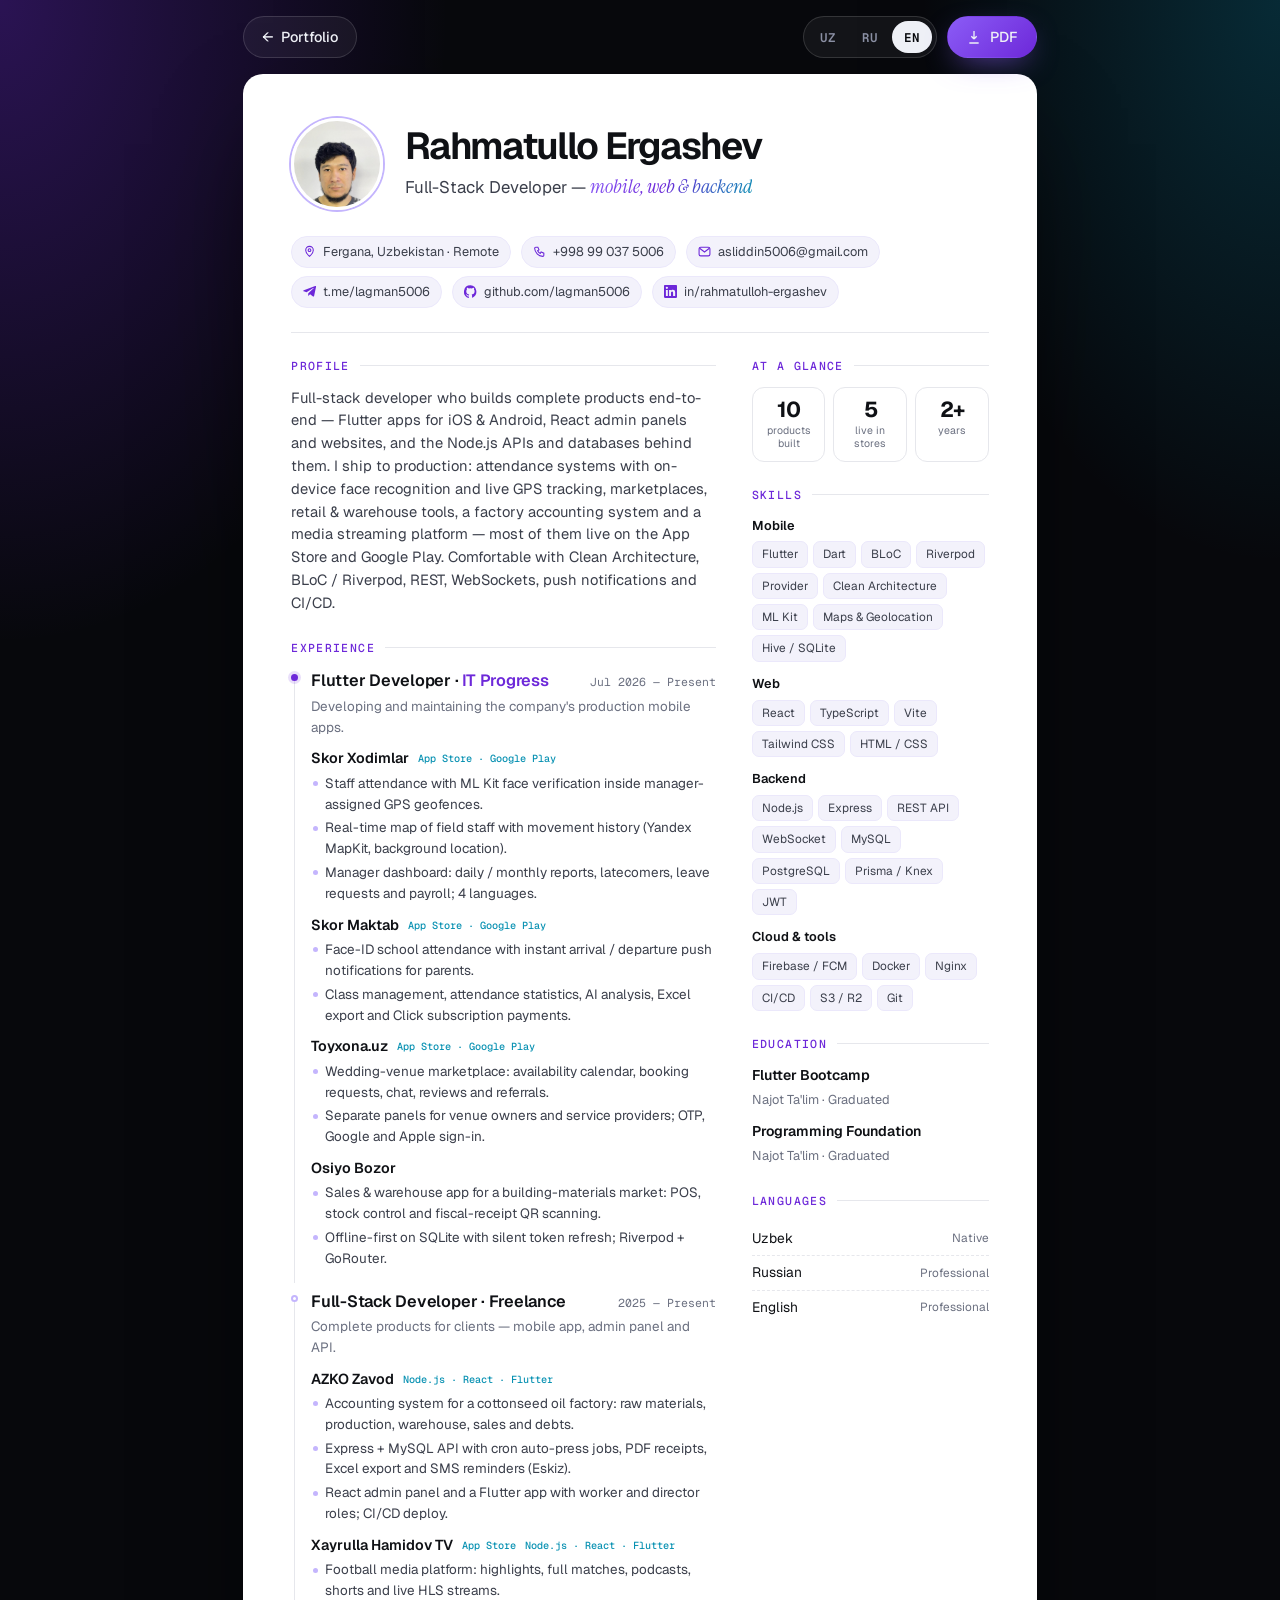
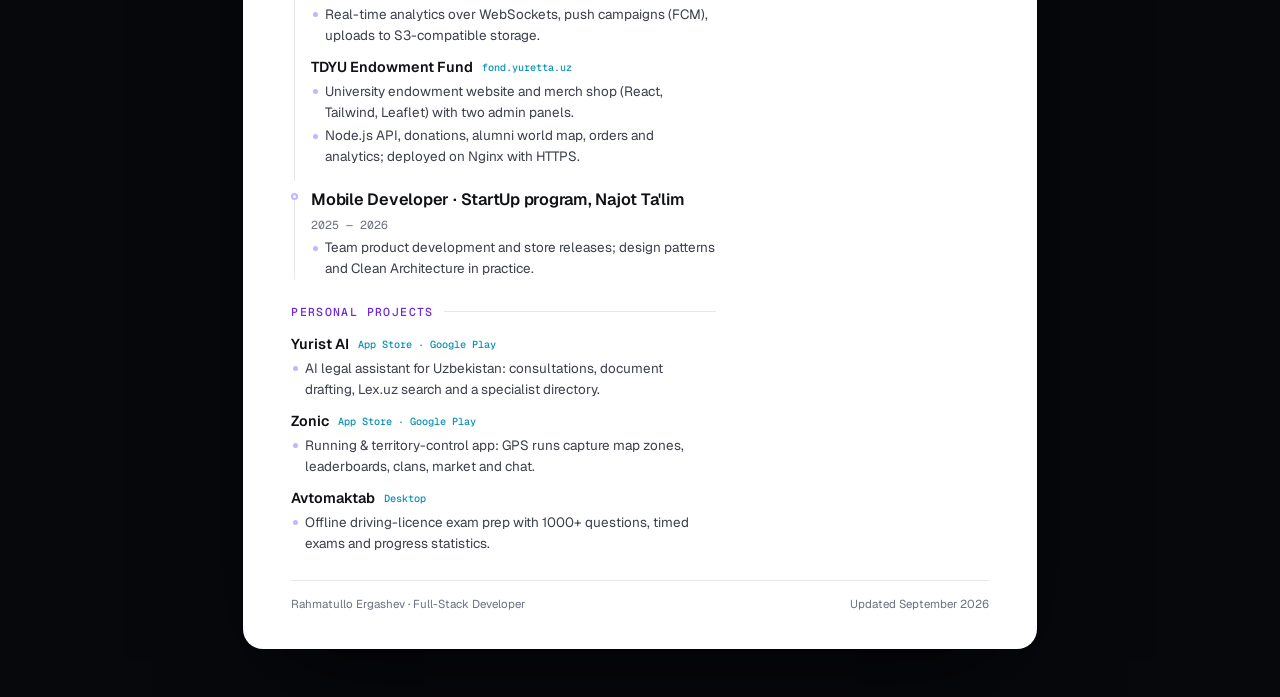
==== commit 9b0d9f79: "feat(xayrulla-hamidov-tv): add App Store link (Futbol TV) to portfolio and CV" ====
--- a/cv.html
+++ b/cv.html
@@ -245,7 +245,7 @@
               <span class="when"><span data-l="en">2025 — Present</span><span data-l="uz">2025 — hozirgacha</span><span data-l="ru">2025 — наст. время</span></span>
             </div>
             <p class="job-sub"><span data-l="en">Complete products for clients — mobile app, admin panel and API.</span><span data-l="uz">Mijozlar uchun tayyor mahsulotlar — mobil ilova, admin panel va API.</span><span data-l="ru">Продукты под ключ для клиентов — мобильное приложение, админ-панель и API.</span></p>
-            <div class="proj"><p class="proj-name">AZKO Zavod <span class="tag">Node.js · React · Flutter</span></p><ul class="bullets"><li><span data-l="en">Accounting system for a cottonseed oil factory: raw materials, production, warehouse, sales and debts.</span><span data-l="uz">Paxta yog'i zavodi uchun hisob-kitob tizimi: xomashyo, ishlab chiqarish, ombor, savdo va qarzlar.</span><span data-l="ru">Учётная система маслозавода: сырьё, производство, склад, продажи и долги.</span></li><li><span data-l="en">Express + MySQL API with cron auto-press jobs, PDF receipts, Excel export and SMS reminders (Eskiz).</span><span data-l="uz">Express + MySQL API: cron orqali avto-press, PDF cheklar, Excel eksport va SMS eslatmalar (Eskiz).</span><span data-l="ru">API на Express + MySQL: автопресс по cron, PDF-чеки, экспорт в Excel и SMS-напоминания (Eskiz).</span></li><li><span data-l="en">React admin panel and a Flutter app with worker and director roles; CI/CD deploy.</span><span data-l="uz">React admin panel va ishchi hamda direktor rollari bilan Flutter ilova; CI/CD deploy.</span><span data-l="ru">Админ-панель на React и Flutter-приложение с ролями рабочего и директора; деплой через CI/CD.</span></li></ul></div><div class="proj"><p class="proj-name">Xayrulla Hamidov TV <span class="tag">Node.js · React · Flutter</span></p><ul class="bullets"><li><span data-l="en">Football media platform: highlights, full matches, podcasts, shorts and live HLS streams.</span><span data-l="uz">Futbol media platformasi: sharhlar, to'liq o'yinlar, podkastlar, shorts va jonli HLS efir.</span><span data-l="ru">Футбольная медиаплатформа: хайлайты, полные матчи, подкасты, shorts и прямые HLS-трансляции.</span></li><li><span data-l="en">Real-time analytics over WebSockets, push campaigns (FCM), uploads to S3-compatible storage.</span><span data-l="uz">WebSocket orqali real vaqtda analitika, push-kampaniyalar (FCM), S3-mos xotiraga yuklash.</span><span data-l="ru">Аналитика в реальном времени через WebSocket, push-рассылки (FCM), загрузка в S3-совместимое хранилище.</span></li></ul></div><div class="proj"><p class="proj-name">TDYU Endowment Fund <span class="tag">fond.yuretta.uz</span></p><ul class="bullets"><li><span data-l="en">University endowment website and merch shop (React, Tailwind, Leaflet) with two admin panels.</span><span data-l="uz">Universitet endaument fondi sayti va merch do'koni (React, Tailwind, Leaflet), ikkita admin panel bilan.</span><span data-l="ru">Сайт эндаумент-фонда университета и мерч-магазин (React, Tailwind, Leaflet) с двумя админ-панелями.</span></li><li><span data-l="en">Node.js API, donations, alumni world map, orders and analytics; deployed on Nginx with HTTPS.</span><span data-l="uz">Node.js API, xayriyalar, bitiruvchilar xaritasi, buyurtmalar va analitika; Nginx + HTTPS'da ishlaydi.</span><span data-l="ru">API на Node.js, пожертвования, карта выпускников, заказы и аналитика; развёрнуто на Nginx с HTTPS.</span></li></ul></div>
+            <div class="proj"><p class="proj-name">AZKO Zavod <span class="tag">Node.js · React · Flutter</span></p><ul class="bullets"><li><span data-l="en">Accounting system for a cottonseed oil factory: raw materials, production, warehouse, sales and debts.</span><span data-l="uz">Paxta yog'i zavodi uchun hisob-kitob tizimi: xomashyo, ishlab chiqarish, ombor, savdo va qarzlar.</span><span data-l="ru">Учётная система маслозавода: сырьё, производство, склад, продажи и долги.</span></li><li><span data-l="en">Express + MySQL API with cron auto-press jobs, PDF receipts, Excel export and SMS reminders (Eskiz).</span><span data-l="uz">Express + MySQL API: cron orqali avto-press, PDF cheklar, Excel eksport va SMS eslatmalar (Eskiz).</span><span data-l="ru">API на Express + MySQL: автопресс по cron, PDF-чеки, экспорт в Excel и SMS-напоминания (Eskiz).</span></li><li><span data-l="en">React admin panel and a Flutter app with worker and director roles; CI/CD deploy.</span><span data-l="uz">React admin panel va ishchi hamda direktor rollari bilan Flutter ilova; CI/CD deploy.</span><span data-l="ru">Админ-панель на React и Flutter-приложение с ролями рабочего и директора; деплой через CI/CD.</span></li></ul></div><div class="proj"><p class="proj-name">Xayrulla Hamidov TV <span class="tag"><span data-l="en">App Store</span><span data-l="uz">App Store</span><span data-l="ru">App Store</span></span> <span class="tag">Node.js · React · Flutter</span></p><ul class="bullets"><li><span data-l="en">Football media platform: highlights, full matches, podcasts, shorts and live HLS streams.</span><span data-l="uz">Futbol media platformasi: sharhlar, to'liq o'yinlar, podkastlar, shorts va jonli HLS efir.</span><span data-l="ru">Футбольная медиаплатформа: хайлайты, полные матчи, подкасты, shorts и прямые HLS-трансляции.</span></li><li><span data-l="en">Real-time analytics over WebSockets, push campaigns (FCM), uploads to S3-compatible storage.</span><span data-l="uz">WebSocket orqali real vaqtda analitika, push-kampaniyalar (FCM), S3-mos xotiraga yuklash.</span><span data-l="ru">Аналитика в реальном времени через WebSocket, push-рассылки (FCM), загрузка в S3-совместимое хранилище.</span></li></ul></div><div class="proj"><p class="proj-name">TDYU Endowment Fund <span class="tag">fond.yuretta.uz</span></p><ul class="bullets"><li><span data-l="en">University endowment website and merch shop (React, Tailwind, Leaflet) with two admin panels.</span><span data-l="uz">Universitet endaument fondi sayti va merch do'koni (React, Tailwind, Leaflet), ikkita admin panel bilan.</span><span data-l="ru">Сайт эндаумент-фонда университета и мерч-магазин (React, Tailwind, Leaflet) с двумя админ-панелями.</span></li><li><span data-l="en">Node.js API, donations, alumni world map, orders and analytics; deployed on Nginx with HTTPS.</span><span data-l="uz">Node.js API, xayriyalar, bitiruvchilar xaritasi, buyurtmalar va analitika; Nginx + HTTPS'da ishlaydi.</span><span data-l="ru">API на Node.js, пожертвования, карта выпускников, заказы и аналитика; развёрнуто на Nginx с HTTPS.</span></li></ul></div>
           </article>
 
           <article class="job">
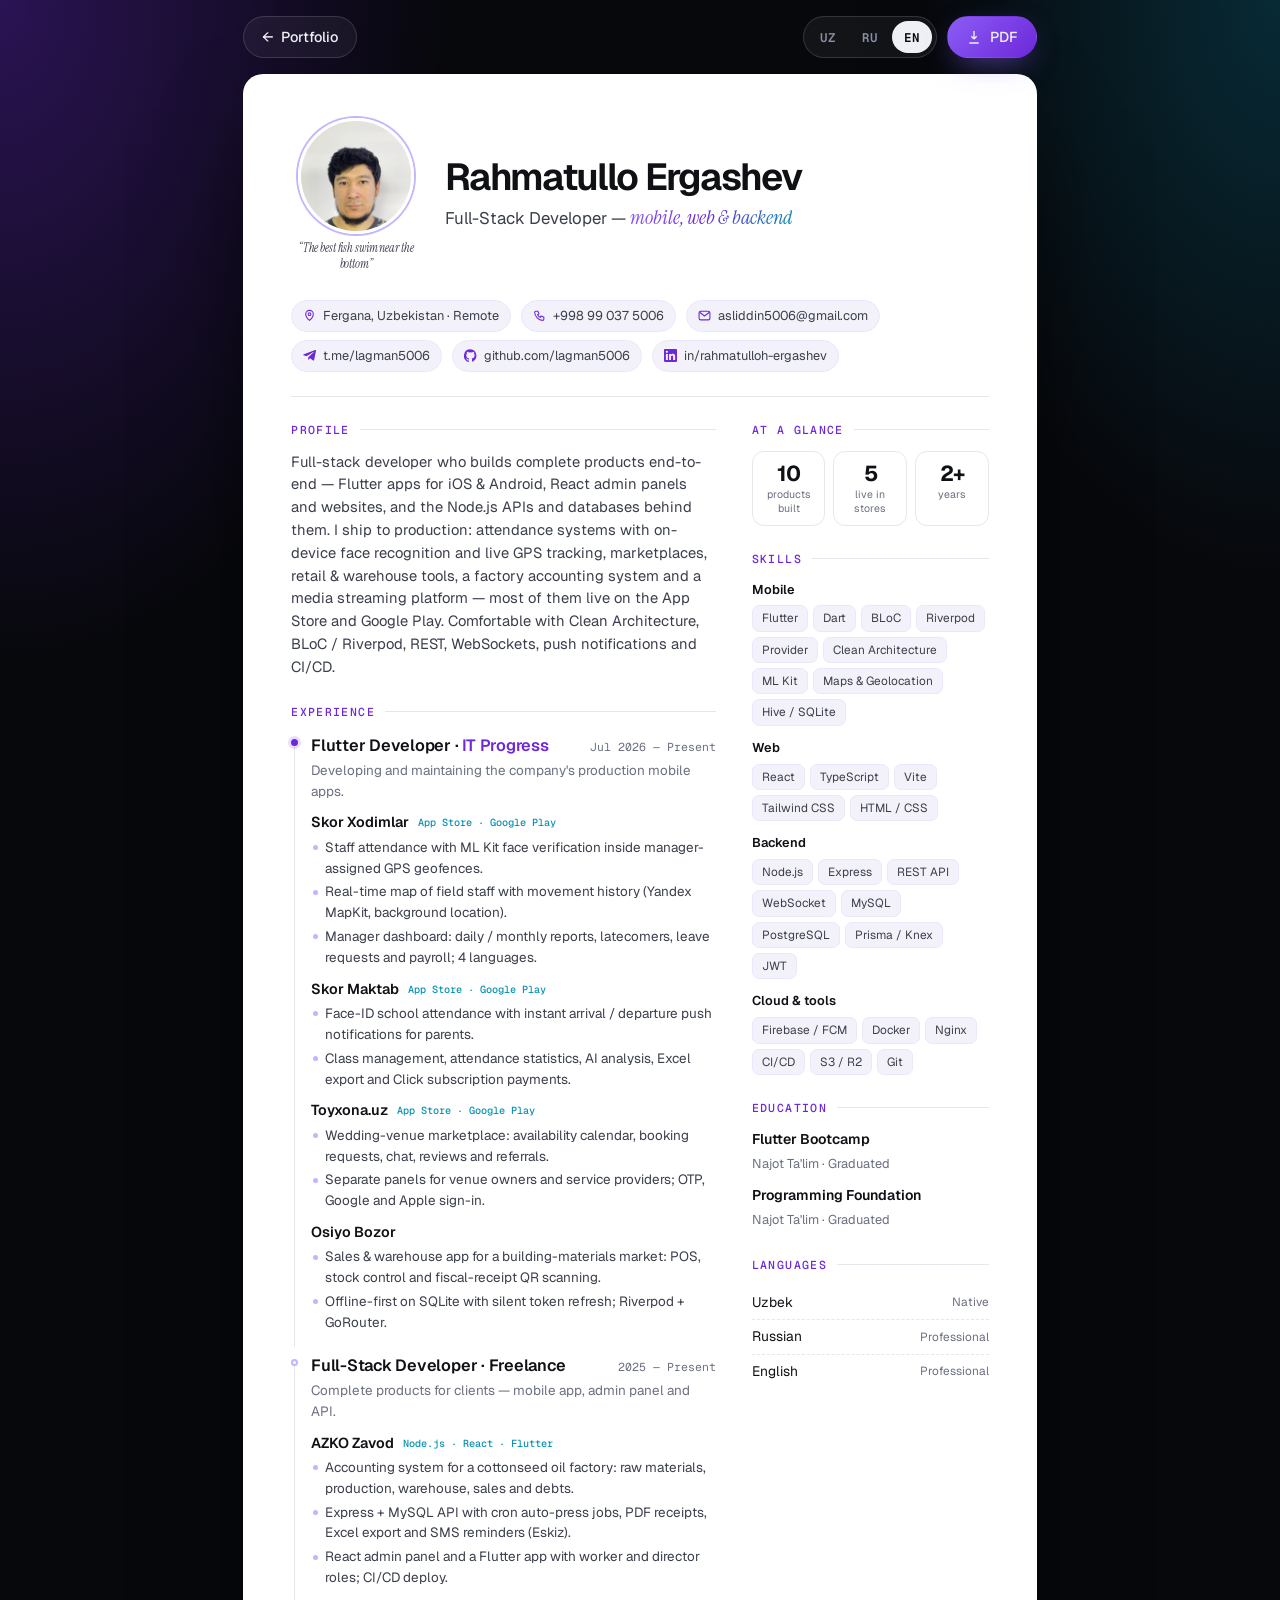
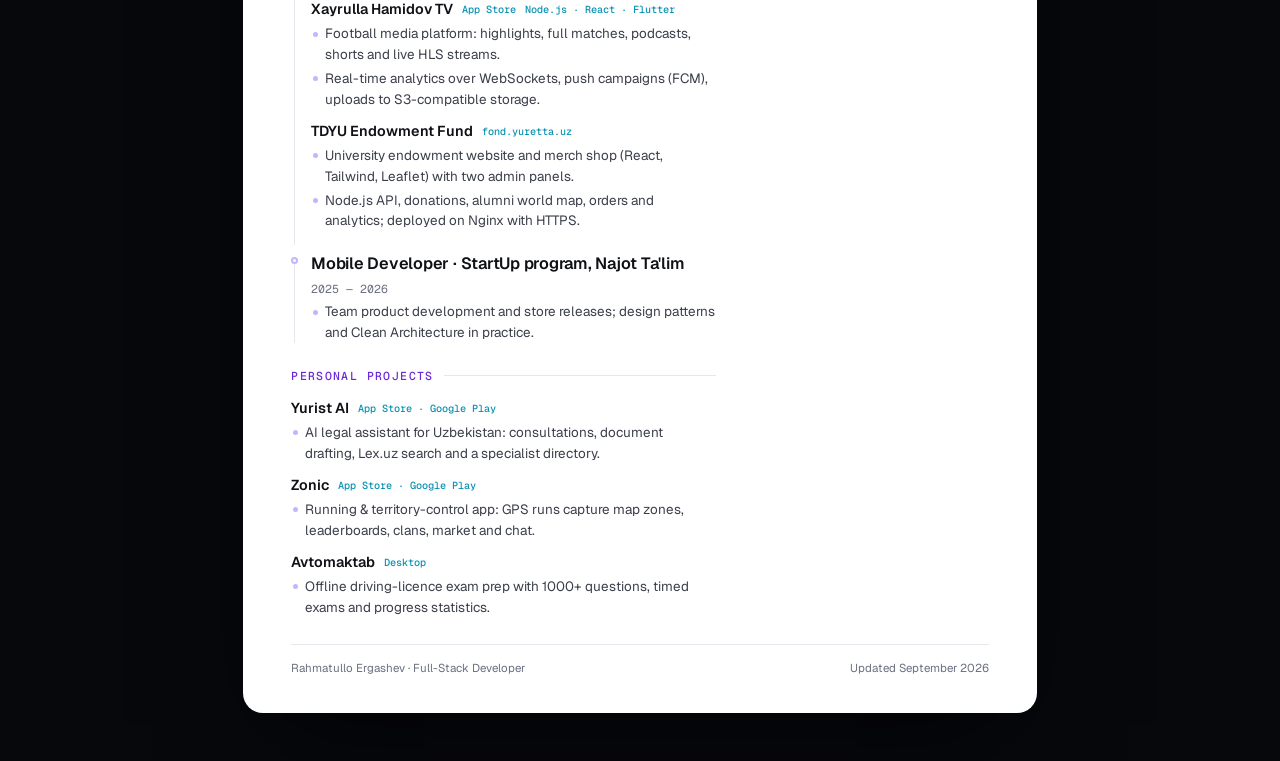
==== commit f64a8604: "style(cv): enlarge profile photo and add idiom quote below avatar" ====
--- a/cv.html
+++ b/cv.html
@@ -91,8 +91,10 @@
       padding: 44px 48px 36px;
     }
 
-    .head { display: grid; grid-template-columns: auto 1fr; gap: 22px; align-items: center; padding-bottom: 24px; border-bottom: 1px solid var(--line); }
-    .avatar { width: 92px; height: 92px; border-radius: 50%; object-fit: cover; object-position: center 32%; border: 3px solid #fff; box-shadow: 0 0 0 2px var(--accent-soft); }
+    .head { display: grid; grid-template-columns: auto 1fr; gap: 24px; align-items: center; padding-bottom: 24px; border-bottom: 1px solid var(--line); }
+    .avatar-wrap { display: flex; flex-direction: column; align-items: center; text-align: center; gap: 7px; width: 130px; flex-shrink: 0; }
+    .avatar { width: 116px; height: 116px; border-radius: 50%; object-fit: cover; object-position: center 32%; border: 3px solid #fff; box-shadow: 0 0 0 2px var(--accent-soft); }
+    .avatar-motto { font-size: 0.72rem; line-height: 1.35; font-style: italic; color: var(--ink-2); font-family: var(--serif); letter-spacing: -0.01em; }
     .name { font-size: 2.35rem; line-height: 1.05; letter-spacing: -0.045em; font-weight: 650; }
     .role { margin-top: 6px; font-size: 1.05rem; color: var(--ink-2); }
     .role em {
@@ -168,7 +170,8 @@
     @media (max-width: 480px) {
       .tb-btn { padding: 0 14px; }
       .head { grid-template-columns: 1fr; gap: 14px; }
-      .avatar { width: 76px; height: 76px; }
+      .avatar-wrap { width: auto; align-items: flex-start; }
+      .avatar { width: 92px; height: 92px; }
       .name { font-size: 1.9rem; }
       .side { grid-template-columns: 1fr; }
       .contacts a, .contacts > span { font-size: 0.76rem; }
@@ -205,7 +208,10 @@
 
   <main class="paper">
     <header class="head">
-      <img class="avatar" src="images/avatar.jpg?v=3" width="92" height="92" alt="Rahmatullo Ergashev">
+      <div class="avatar-wrap">
+        <img class="avatar" src="images/avatar.jpg?v=3" width="116" height="116" alt="Rahmatullo Ergashev">
+        <p class="avatar-motto">“The best fish swim near the bottom”</p>
+      </div>
       <div>
         <h1 class="name">Rahmatullo Ergashev</h1>
         <p class="role"><span data-l="en">Full-Stack Developer</span><span data-l="uz">Full-Stack dasturchi</span><span data-l="ru">Full-Stack разработчик</span> — <em><span data-l="en">mobile, web &amp; backend</span><span data-l="uz">mobil, veb va backend</span><span data-l="ru">мобильная, веб и бэкенд-разработка</span></em></p>
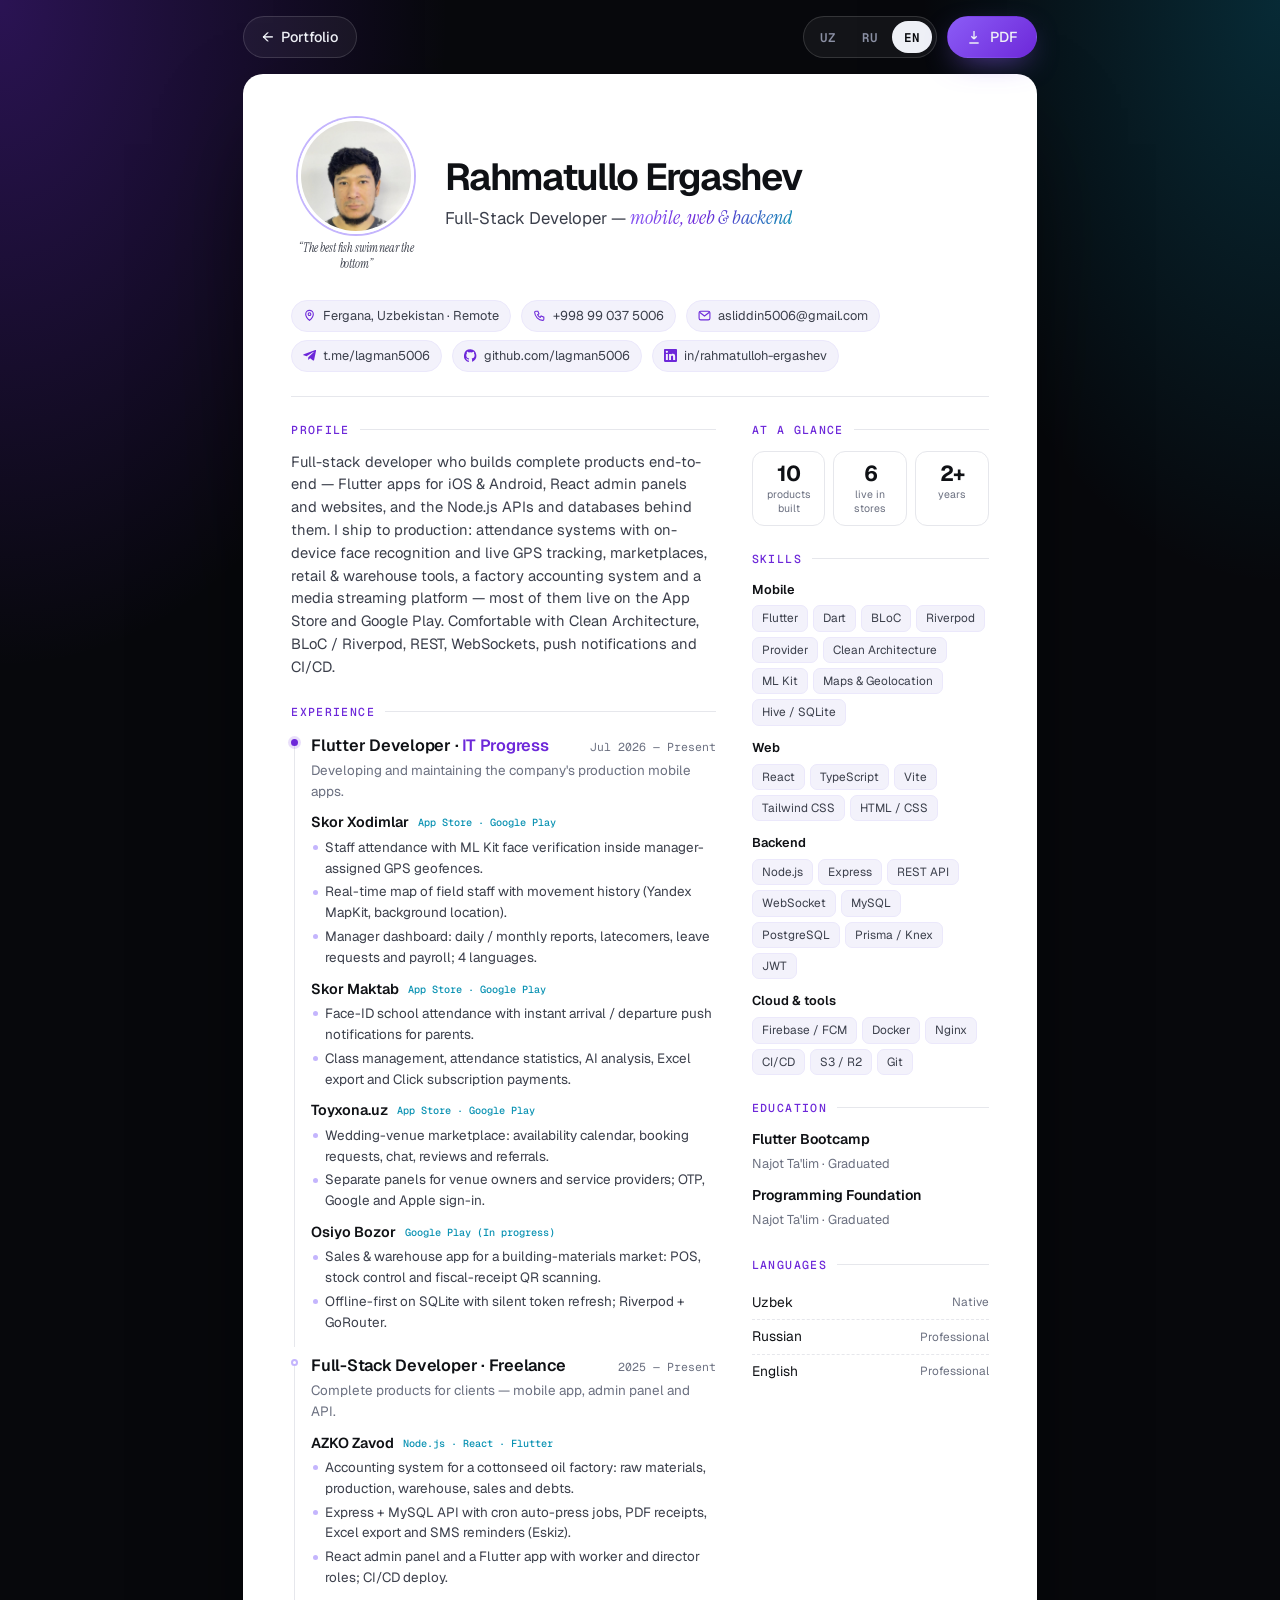
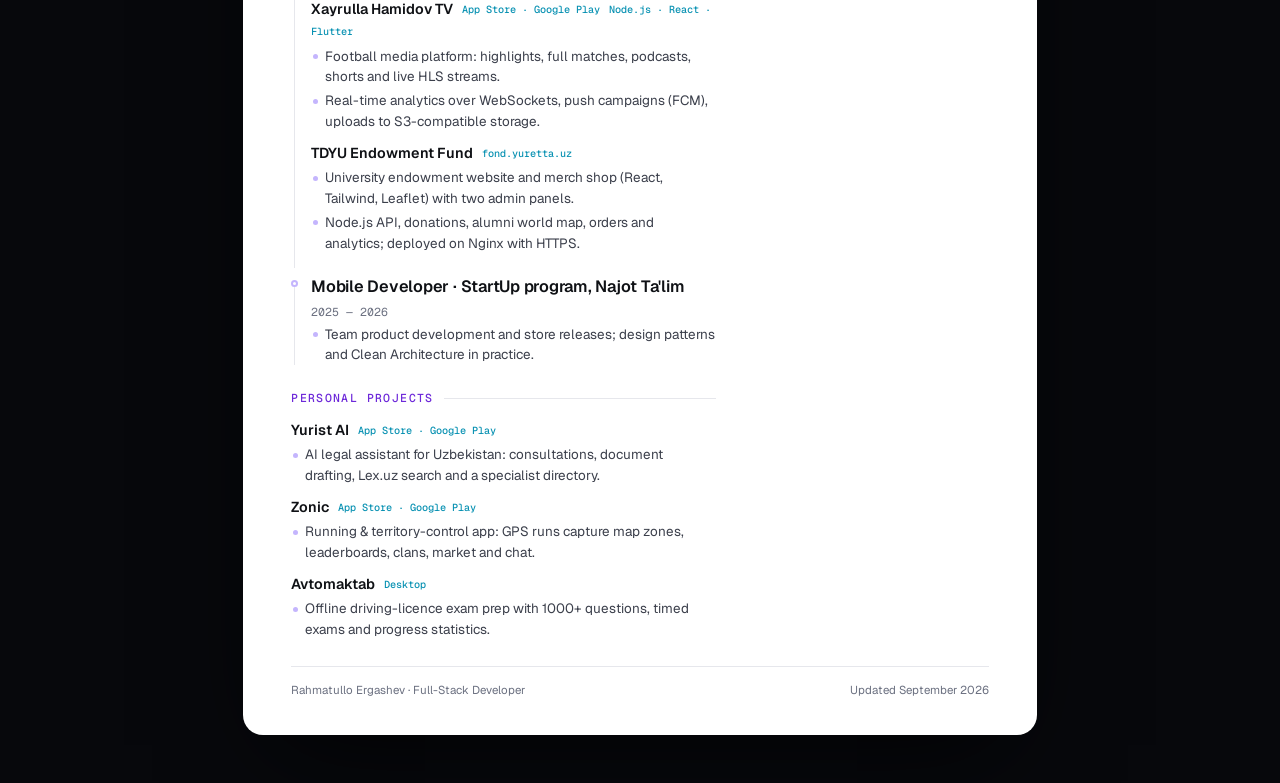
==== commit 707e9ef8: "feat: add Google Play link for Xayrulla Hamidov TV and mark Osiyo Bozor in progress" ====
--- a/cv.html
+++ b/cv.html
@@ -242,7 +242,7 @@
               <span class="when"><span data-l="en">Jul 2026 — Present</span><span data-l="uz">2026-yil iyul — hozirgacha</span><span data-l="ru">Июль 2026 — наст. время</span></span>
             </div>
             <p class="job-sub"><span data-l="en">Developing and maintaining the company's production mobile apps.</span><span data-l="uz">Kompaniyaning ishlab turgan mobil ilovalarini ishlab chiqaman va qo'llab-quvvatlayman.</span><span data-l="ru">Разрабатываю и поддерживаю рабочие мобильные приложения компании.</span></p>
-            <div class="proj"><p class="proj-name">Skor Xodimlar <span class="tag"><span data-l="en">App Store · Google Play</span><span data-l="uz">App Store · Google Play</span><span data-l="ru">App Store · Google Play</span></span></p><ul class="bullets"><li><span data-l="en">Staff attendance with ML Kit face verification inside manager-assigned GPS geofences.</span><span data-l="uz">Rahbar belgilagan GPS hudud ichida ML Kit yuz tekshiruvi bilan xodimlar davomati.</span><span data-l="ru">Учёт посещаемости сотрудников с проверкой лица (ML Kit) внутри GPS-зон, заданных руководителем.</span></li><li><span data-l="en">Real-time map of field staff with movement history (Yandex MapKit, background location).</span><span data-l="uz">Xodimlarning harakat tarixi bilan jonli xaritasi (Yandex MapKit, fondagi joylashuv).</span><span data-l="ru">Карта сотрудников в реальном времени с историей перемещений (Yandex MapKit, фоновая геолокация).</span></li><li><span data-l="en">Manager dashboard: daily / monthly reports, latecomers, leave requests and payroll; 4 languages.</span><span data-l="uz">Rahbar paneli: kunlik / oylik hisobotlar, kechikkanlar, arizalar va ish haqi; 4 til.</span><span data-l="ru">Панель руководителя: дневные и месячные отчёты, опоздания, заявки и зарплата; 4 языка.</span></li></ul></div><div class="proj"><p class="proj-name">Skor Maktab <span class="tag"><span data-l="en">App Store · Google Play</span><span data-l="uz">App Store · Google Play</span><span data-l="ru">App Store · Google Play</span></span></p><ul class="bullets"><li><span data-l="en">Face-ID school attendance with instant arrival / departure push notifications for parents.</span><span data-l="uz">Maktabda Face-ID davomat: ota-onalarga kelish / ketish haqida darhol push-xabar.</span><span data-l="ru">Посещаемость школы по Face-ID с мгновенными push-уведомлениями родителям о приходе и уходе.</span></li><li><span data-l="en">Class management, attendance statistics, AI analysis, Excel export and Click subscription payments.</span><span data-l="uz">Sinflarni boshqarish, davomat statistikasi, AI tahlil, Excel eksport va Click orqali obuna to'lovi.</span><span data-l="ru">Управление классами, статистика посещаемости, AI-аналитика, экспорт в Excel и оплата подписки через Click.</span></li></ul></div><div class="proj"><p class="proj-name">Toyxona.uz <span class="tag"><span data-l="en">App Store · Google Play</span><span data-l="uz">App Store · Google Play</span><span data-l="ru">App Store · Google Play</span></span></p><ul class="bullets"><li><span data-l="en">Wedding-venue marketplace: availability calendar, booking requests, chat, reviews and referrals.</span><span data-l="uz">To'yxonalar marketpleysi: bandlik kalendari, bron so'rovlari, chat, sharhlar va referallar.</span><span data-l="ru">Маркетплейс свадебных залов: календарь занятости, заявки на бронь, чат, отзывы и рефералы.</span></li><li><span data-l="en">Separate panels for venue owners and service providers; OTP, Google and Apple sign-in.</span><span data-l="uz">To'yxona egalari va xizmat ko'rsatuvchilar uchun alohida panellar; OTP, Google va Apple orqali kirish.</span><span data-l="ru">Отдельные панели для владельцев залов и исполнителей услуг; вход по OTP, Google и Apple.</span></li></ul></div><div class="proj"><p class="proj-name">Osiyo Bozor</p><ul class="bullets"><li><span data-l="en">Sales &amp; warehouse app for a building-materials market: POS, stock control and fiscal-receipt QR scanning.</span><span data-l="uz">Qurilish mollari bozori uchun savdo va ombor ilovasi: kassa, qoldiq nazorati va soliq cheki QR skaneri.</span><span data-l="ru">Приложение продаж и склада для рынка стройматериалов: касса, контроль остатков и сканирование QR фискальных чеков.</span></li><li><span data-l="en">Offline-first on SQLite with silent token refresh; Riverpod + GoRouter.</span><span data-l="uz">SQLite asosida internetsiz ishlaydi, token jimgina yangilanadi; Riverpod + GoRouter.</span><span data-l="ru">Работает офлайн на SQLite с тихим обновлением токена; Riverpod + GoRouter.</span></li></ul></div>
+            <div class="proj"><p class="proj-name">Skor Xodimlar <span class="tag"><span data-l="en">App Store · Google Play</span><span data-l="uz">App Store · Google Play</span><span data-l="ru">App Store · Google Play</span></span></p><ul class="bullets"><li><span data-l="en">Staff attendance with ML Kit face verification inside manager-assigned GPS geofences.</span><span data-l="uz">Rahbar belgilagan GPS hudud ichida ML Kit yuz tekshiruvi bilan xodimlar davomati.</span><span data-l="ru">Учёт посещаемости сотрудников с проверкой лица (ML Kit) внутри GPS-зон, заданных руководителем.</span></li><li><span data-l="en">Real-time map of field staff with movement history (Yandex MapKit, background location).</span><span data-l="uz">Xodimlarning harakat tarixi bilan jonli xaritasi (Yandex MapKit, fondagi joylashuv).</span><span data-l="ru">Карта сотрудников в реальном времени с историей перемещений (Yandex MapKit, фоновая геолокация).</span></li><li><span data-l="en">Manager dashboard: daily / monthly reports, latecomers, leave requests and payroll; 4 languages.</span><span data-l="uz">Rahbar paneli: kunlik / oylik hisobotlar, kechikkanlar, arizalar va ish haqi; 4 til.</span><span data-l="ru">Панель руководителя: дневные и месячные отчёты, опоздания, заявки и зарплата; 4 языка.</span></li></ul></div><div class="proj"><p class="proj-name">Skor Maktab <span class="tag"><span data-l="en">App Store · Google Play</span><span data-l="uz">App Store · Google Play</span><span data-l="ru">App Store · Google Play</span></span></p><ul class="bullets"><li><span data-l="en">Face-ID school attendance with instant arrival / departure push notifications for parents.</span><span data-l="uz">Maktabda Face-ID davomat: ota-onalarga kelish / ketish haqida darhol push-xabar.</span><span data-l="ru">Посещаемость школы по Face-ID с мгновенными push-уведомлениями родителям о приходе и уходе.</span></li><li><span data-l="en">Class management, attendance statistics, AI analysis, Excel export and Click subscription payments.</span><span data-l="uz">Sinflarni boshqarish, davomat statistikasi, AI tahlil, Excel eksport va Click orqali obuna to'lovi.</span><span data-l="ru">Управление классами, статистика посещаемости, AI-аналитика, экспорт в Excel и оплата подписки через Click.</span></li></ul></div><div class="proj"><p class="proj-name">Toyxona.uz <span class="tag"><span data-l="en">App Store · Google Play</span><span data-l="uz">App Store · Google Play</span><span data-l="ru">App Store · Google Play</span></span></p><ul class="bullets"><li><span data-l="en">Wedding-venue marketplace: availability calendar, booking requests, chat, reviews and referrals.</span><span data-l="uz">To'yxonalar marketpleysi: bandlik kalendari, bron so'rovlari, chat, sharhlar va referallar.</span><span data-l="ru">Маркетплейс свадебных залов: календарь занятости, заявки на бронь, чат, отзывы и рефералы.</span></li><li><span data-l="en">Separate panels for venue owners and service providers; OTP, Google and Apple sign-in.</span><span data-l="uz">To'yxona egalari va xizmat ko'rsatuvchilar uchun alohida panellar; OTP, Google va Apple orqali kirish.</span><span data-l="ru">Отдельные панели для владельцев залов и исполнителей услуг; вход по OTP, Google и Apple.</span></li></ul></div><div class="proj"><p class="proj-name">Osiyo Bozor <span class="tag"><span data-l="en">Google Play (In progress)</span><span data-l="uz">Google Play (Hali jarayonda)</span><span data-l="ru">Google Play (В процессе)</span></span></p><ul class="bullets"><li><span data-l="en">Sales &amp; warehouse app for a building-materials market: POS, stock control and fiscal-receipt QR scanning.</span><span data-l="uz">Qurilish mollari bozori uchun savdo va ombor ilovasi: kassa, qoldiq nazorati va soliq cheki QR skaneri.</span><span data-l="ru">Приложение продаж и склада для рынка стройматериалов: касса, контроль остатков и сканирование QR фискальных чеков.</span></li><li><span data-l="en">Offline-first on SQLite with silent token refresh; Riverpod + GoRouter.</span><span data-l="uz">SQLite asosida internetsiz ishlaydi, token jimgina yangilanadi; Riverpod + GoRouter.</span><span data-l="ru">Работает офлайн на SQLite с тихим обновлением токена; Riverpod + GoRouter.</span></li></ul></div>
           </article>
 
           <article class="job">
@@ -251,7 +251,7 @@
               <span class="when"><span data-l="en">2025 — Present</span><span data-l="uz">2025 — hozirgacha</span><span data-l="ru">2025 — наст. время</span></span>
             </div>
             <p class="job-sub"><span data-l="en">Complete products for clients — mobile app, admin panel and API.</span><span data-l="uz">Mijozlar uchun tayyor mahsulotlar — mobil ilova, admin panel va API.</span><span data-l="ru">Продукты под ключ для клиентов — мобильное приложение, админ-панель и API.</span></p>
-            <div class="proj"><p class="proj-name">AZKO Zavod <span class="tag">Node.js · React · Flutter</span></p><ul class="bullets"><li><span data-l="en">Accounting system for a cottonseed oil factory: raw materials, production, warehouse, sales and debts.</span><span data-l="uz">Paxta yog'i zavodi uchun hisob-kitob tizimi: xomashyo, ishlab chiqarish, ombor, savdo va qarzlar.</span><span data-l="ru">Учётная система маслозавода: сырьё, производство, склад, продажи и долги.</span></li><li><span data-l="en">Express + MySQL API with cron auto-press jobs, PDF receipts, Excel export and SMS reminders (Eskiz).</span><span data-l="uz">Express + MySQL API: cron orqali avto-press, PDF cheklar, Excel eksport va SMS eslatmalar (Eskiz).</span><span data-l="ru">API на Express + MySQL: автопресс по cron, PDF-чеки, экспорт в Excel и SMS-напоминания (Eskiz).</span></li><li><span data-l="en">React admin panel and a Flutter app with worker and director roles; CI/CD deploy.</span><span data-l="uz">React admin panel va ishchi hamda direktor rollari bilan Flutter ilova; CI/CD deploy.</span><span data-l="ru">Админ-панель на React и Flutter-приложение с ролями рабочего и директора; деплой через CI/CD.</span></li></ul></div><div class="proj"><p class="proj-name">Xayrulla Hamidov TV <span class="tag"><span data-l="en">App Store</span><span data-l="uz">App Store</span><span data-l="ru">App Store</span></span> <span class="tag">Node.js · React · Flutter</span></p><ul class="bullets"><li><span data-l="en">Football media platform: highlights, full matches, podcasts, shorts and live HLS streams.</span><span data-l="uz">Futbol media platformasi: sharhlar, to'liq o'yinlar, podkastlar, shorts va jonli HLS efir.</span><span data-l="ru">Футбольная медиаплатформа: хайлайты, полные матчи, подкасты, shorts и прямые HLS-трансляции.</span></li><li><span data-l="en">Real-time analytics over WebSockets, push campaigns (FCM), uploads to S3-compatible storage.</span><span data-l="uz">WebSocket orqali real vaqtda analitika, push-kampaniyalar (FCM), S3-mos xotiraga yuklash.</span><span data-l="ru">Аналитика в реальном времени через WebSocket, push-рассылки (FCM), загрузка в S3-совместимое хранилище.</span></li></ul></div><div class="proj"><p class="proj-name">TDYU Endowment Fund <span class="tag">fond.yuretta.uz</span></p><ul class="bullets"><li><span data-l="en">University endowment website and merch shop (React, Tailwind, Leaflet) with two admin panels.</span><span data-l="uz">Universitet endaument fondi sayti va merch do'koni (React, Tailwind, Leaflet), ikkita admin panel bilan.</span><span data-l="ru">Сайт эндаумент-фонда университета и мерч-магазин (React, Tailwind, Leaflet) с двумя админ-панелями.</span></li><li><span data-l="en">Node.js API, donations, alumni world map, orders and analytics; deployed on Nginx with HTTPS.</span><span data-l="uz">Node.js API, xayriyalar, bitiruvchilar xaritasi, buyurtmalar va analitika; Nginx + HTTPS'da ishlaydi.</span><span data-l="ru">API на Node.js, пожертвования, карта выпускников, заказы и аналитика; развёрнуто на Nginx с HTTPS.</span></li></ul></div>
+            <div class="proj"><p class="proj-name">AZKO Zavod <span class="tag">Node.js · React · Flutter</span></p><ul class="bullets"><li><span data-l="en">Accounting system for a cottonseed oil factory: raw materials, production, warehouse, sales and debts.</span><span data-l="uz">Paxta yog'i zavodi uchun hisob-kitob tizimi: xomashyo, ishlab chiqarish, ombor, savdo va qarzlar.</span><span data-l="ru">Учётная система маслозавода: сырьё, производство, склад, продажи и долги.</span></li><li><span data-l="en">Express + MySQL API with cron auto-press jobs, PDF receipts, Excel export and SMS reminders (Eskiz).</span><span data-l="uz">Express + MySQL API: cron orqali avto-press, PDF cheklar, Excel eksport va SMS eslatmalar (Eskiz).</span><span data-l="ru">API на Express + MySQL: автопресс по cron, PDF-чеки, экспорт в Excel и SMS-напоминания (Eskiz).</span></li><li><span data-l="en">React admin panel and a Flutter app with worker and director roles; CI/CD deploy.</span><span data-l="uz">React admin panel va ishchi hamda direktor rollari bilan Flutter ilova; CI/CD deploy.</span><span data-l="ru">Админ-панель на React и Flutter-приложение с ролями рабочего и директора; деплой через CI/CD.</span></li></ul></div><div class="proj"><p class="proj-name">Xayrulla Hamidov TV <span class="tag"><span data-l="en">App Store · Google Play</span><span data-l="uz">App Store · Google Play</span><span data-l="ru">App Store · Google Play</span></span> <span class="tag">Node.js · React · Flutter</span></p><ul class="bullets"><li><span data-l="en">Football media platform: highlights, full matches, podcasts, shorts and live HLS streams.</span><span data-l="uz">Futbol media platformasi: sharhlar, to'liq o'yinlar, podkastlar, shorts va jonli HLS efir.</span><span data-l="ru">Футбольная медиаплатформа: хайлайты, полные матчи, подкасты, shorts и прямые HLS-трансляции.</span></li><li><span data-l="en">Real-time analytics over WebSockets, push campaigns (FCM), uploads to S3-compatible storage.</span><span data-l="uz">WebSocket orqali real vaqtda analitika, push-kampaniyalar (FCM), S3-mos xotiraga yuklash.</span><span data-l="ru">Аналитика в реальном времени через WebSocket, push-рассылки (FCM), загрузка в S3-совместимое хранилище.</span></li></ul></div><div class="proj"><p class="proj-name">TDYU Endowment Fund <span class="tag">fond.yuretta.uz</span></p><ul class="bullets"><li><span data-l="en">University endowment website and merch shop (React, Tailwind, Leaflet) with two admin panels.</span><span data-l="uz">Universitet endaument fondi sayti va merch do'koni (React, Tailwind, Leaflet), ikkita admin panel bilan.</span><span data-l="ru">Сайт эндаумент-фонда университета и мерч-магазин (React, Tailwind, Leaflet) с двумя админ-панелями.</span></li><li><span data-l="en">Node.js API, donations, alumni world map, orders and analytics; deployed on Nginx with HTTPS.</span><span data-l="uz">Node.js API, xayriyalar, bitiruvchilar xaritasi, buyurtmalar va analitika; Nginx + HTTPS'da ishlaydi.</span><span data-l="ru">API на Node.js, пожертвования, карта выпускников, заказы и аналитика; развёрнуто на Nginx с HTTPS.</span></li></ul></div>
           </article>
 
           <article class="job">
@@ -276,7 +276,7 @@
           <h2 class="sec-title"><span data-l="en">At a glance</span><span data-l="uz">Qisqacha</span><span data-l="ru">Кратко</span></h2>
           <div class="stat-row">
             <div class="stat"><b>10</b><span><span data-l="en">products built</span><span data-l="uz">ta mahsulot</span><span data-l="ru">продуктов</span></span></div>
-            <div class="stat"><b>5</b><span><span data-l="en">live in stores</span><span data-l="uz">ta do'konlarda</span><span data-l="ru">в сторах</span></span></div>
+            <div class="stat"><b>6</b><span><span data-l="en">live in stores</span><span data-l="uz">ta do'konlarda</span><span data-l="ru">в сторах</span></span></div>
             <div class="stat"><b>2+</b><span><span data-l="en">years</span><span data-l="uz">yil tajriba</span><span data-l="ru">года опыта</span></span></div>
           </div>
         </section>
